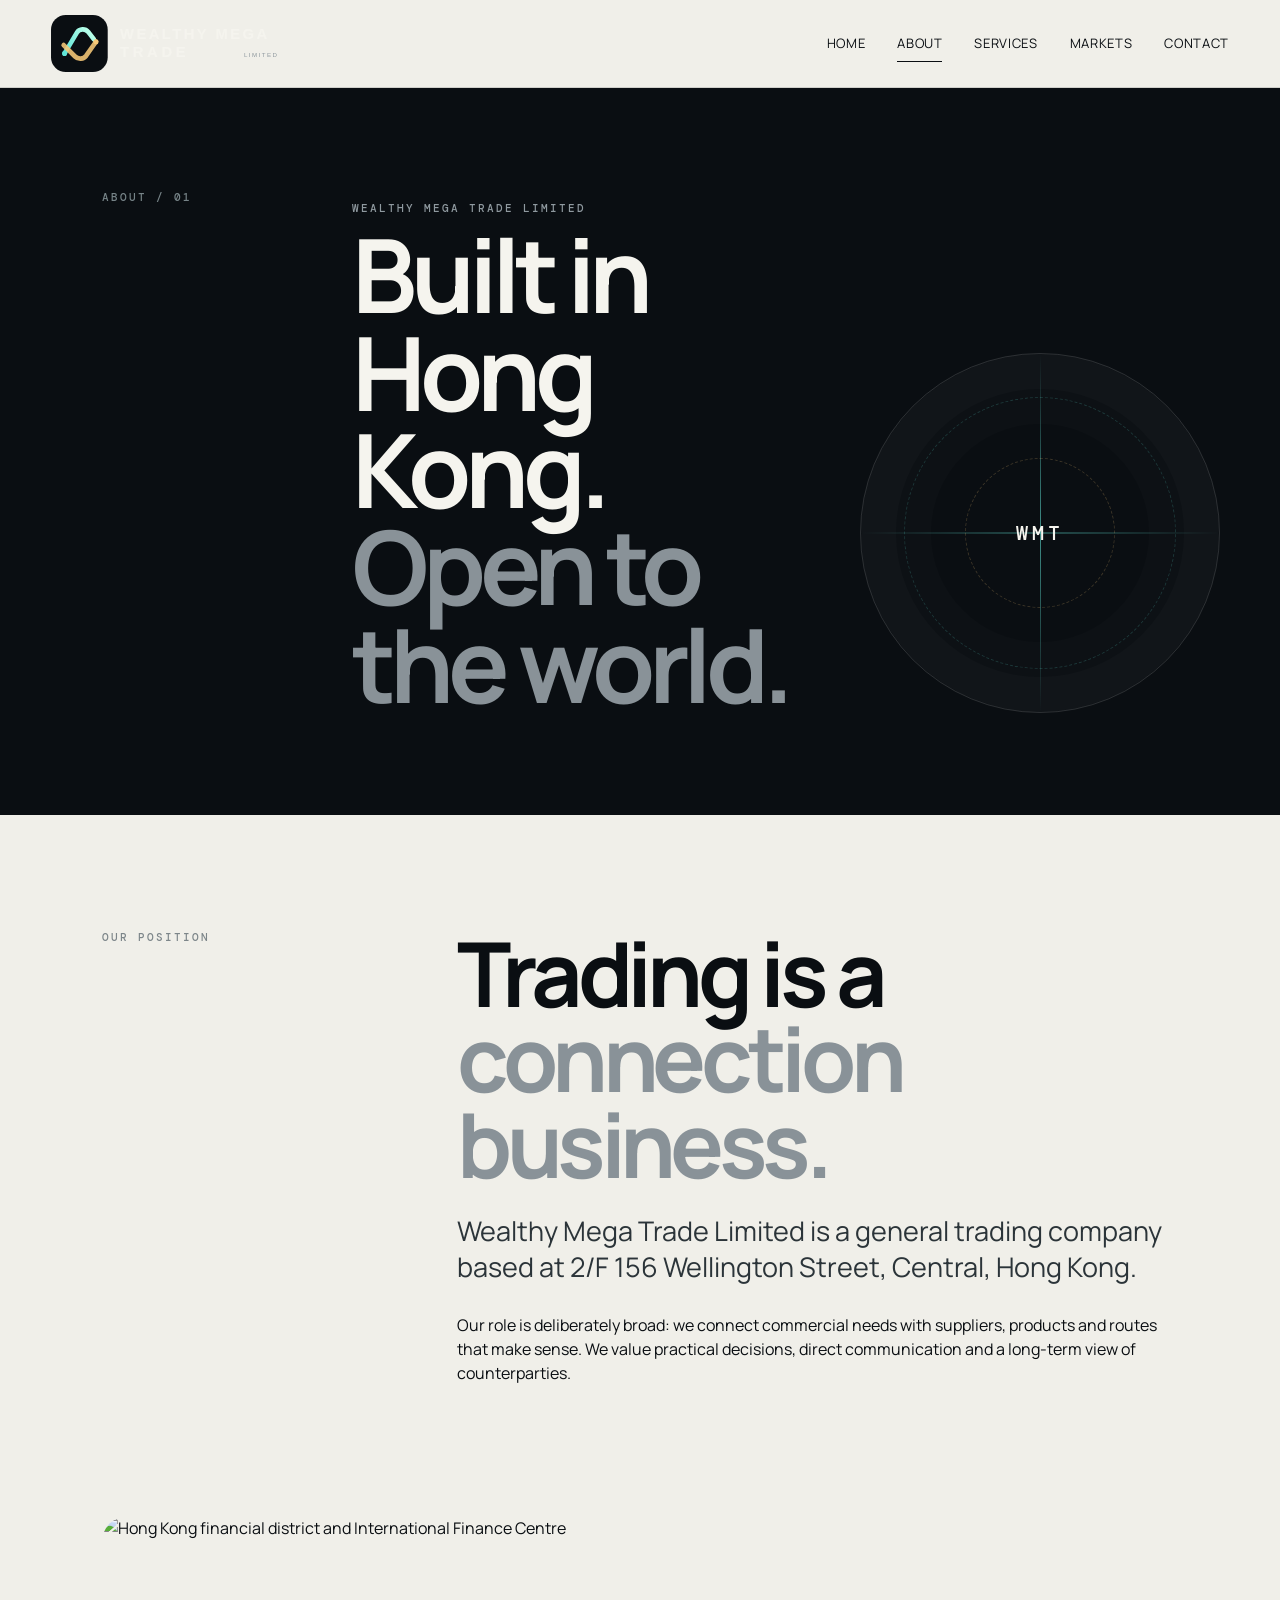
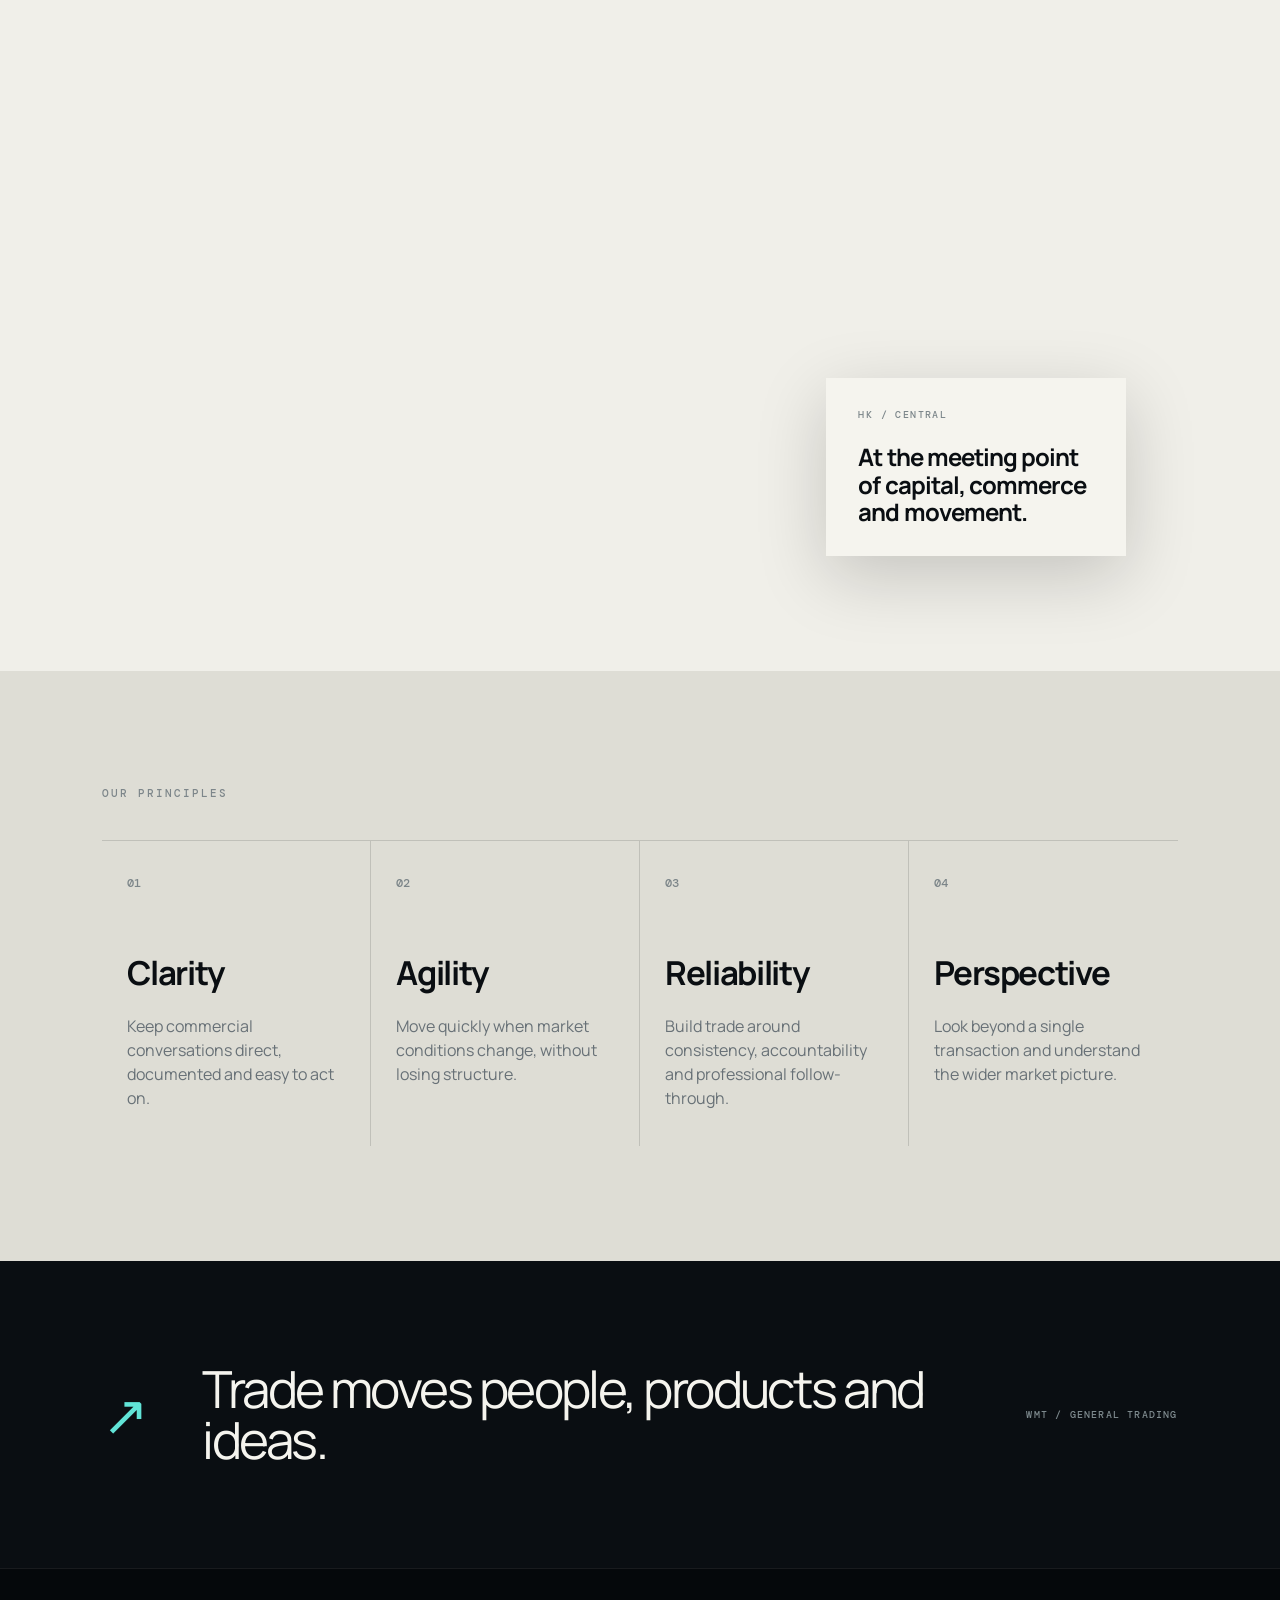
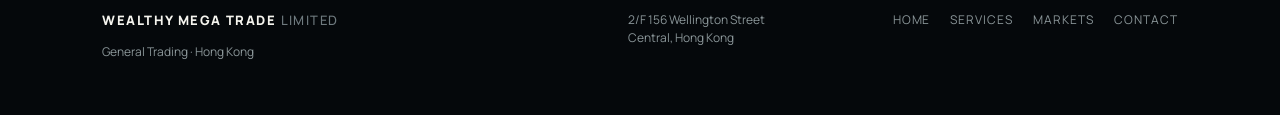
==== about.html @ 2d2e7773 "Add files via upload" ====
<!doctype html>
<html lang="en">
<head><meta charset="utf-8"><meta name="viewport" content="width=device-width, initial-scale=1"><meta name="description" content="About Wealthy Mega Trade Limited, a Hong Kong based general trading company."><meta name="theme-color" content="#0A0E12"><title>About | Wealthy Mega Trade Limited</title><link rel="icon" href="assets/favicon.svg" type="image/svg+xml"><link rel="stylesheet" href="css/site.css"></head>
<body>
<header class="site-header"><a class="brand" href="index.html" aria-label="Wealthy Mega Trade home"><img src="assets/logo.svg" alt="Wealthy Mega Trade Limited"></a><button class="menu-toggle" aria-label="Open navigation" aria-expanded="false"><span></span><span></span></button><nav class="site-nav"><a href="index.html">Home</a><a class="active" href="about.html">About</a><a href="services.html">Services</a><a href="markets.html">Markets</a><a href="contact.html">Contact</a></nav></header>
<main>
<section class="page-hero"><div class="section-tag">ABOUT / 01</div><div><p class="eyebrow">WEALTHY MEGA TRADE LIMITED</p><h1 class="display-title reveal">Built in Hong Kong.<br><span>Open to the world.</span></h1></div><div class="page-hero-art"><div class="radar"><i></i><i></i><i></i><i></i><b>WMT</b></div></div></section>
<section class="section story-grid"><div class="section-tag">OUR POSITION</div><div class="story-copy"><h2 class="display-title reveal">Trading is a<br><span>connection business.</span></h2><p class="lead reveal">Wealthy Mega Trade Limited is a general trading company based at 2/F 156 Wellington Street, Central, Hong Kong.</p><p class="reveal">Our role is deliberately broad: we connect commercial needs with suppliers, products and routes that make sense. We value practical decisions, direct communication and a long-term view of counterparties.</p></div></section>
<section class="section about-image"><img src="https://images.pexels.com/photos/18458329/pexels-photo-18458329.jpeg?auto=compress&cs=tinysrgb&w=1800" alt="Hong Kong financial district and International Finance Centre" loading="lazy"><div class="floating-note"><span>HK / CENTRAL</span><strong>At the meeting point<br>of capital, commerce<br>and movement.</strong></div></section>
<section class="section principles"><div class="section-tag">OUR PRINCIPLES</div><div class="principles-grid"><article class="principle reveal"><span>01</span><h3>Clarity</h3><p>Keep commercial conversations direct, documented and easy to act on.</p></article><article class="principle reveal"><span>02</span><h3>Agility</h3><p>Move quickly when market conditions change, without losing structure.</p></article><article class="principle reveal"><span>03</span><h3>Reliability</h3><p>Build trade around consistency, accountability and professional follow-through.</p></article><article class="principle reveal"><span>04</span><h3>Perspective</h3><p>Look beyond a single transaction and understand the wider market picture.</p></article></div></section>
<section class="quote-band"><div class="quote-mark">↗</div><p>Trade moves people, products and ideas.</p><span>WMT / GENERAL TRADING</span></section>
</main>
<footer class="site-footer"><div><div class="footer-brand">WEALTHY MEGA TRADE <span>LIMITED</span></div><p>General Trading · Hong Kong</p></div><div class="footer-address">2/F 156 Wellington Street<br>Central, Hong Kong</div><div class="footer-meta"><a href="index.html">Home</a><a href="services.html">Services</a><a href="markets.html">Markets</a><a href="contact.html">Contact</a></div></footer><script src="js/site.js"></script>
</body></html>
---- css/site.css ----
@import url('https://fonts.googleapis.com/css2?family=DM+Mono:wght@400;500&family=Manrope:wght@400;500;600;700;800&display=swap');
:root{--bg:#f0efe9;--ink:#0a0e12;--muted:#667077;--line:rgba(10,14,18,.14);--dark:#0a0e12;--light:#f5f4ee;--aqua:#61e4d7;--gold:#f7c978;--radius:26px;--ease:cubic-bezier(.22,1,.36,1)}
*{box-sizing:border-box}html{scroll-behavior:smooth}body{margin:0;background:var(--bg);color:var(--ink);font-family:'Manrope',Arial,sans-serif;line-height:1.5;overflow-x:hidden}a{color:inherit;text-decoration:none}img{max-width:100%;display:block}button,input,textarea{font:inherit}.site-header{height:88px;display:flex;align-items:center;justify-content:space-between;padding:0 4vw;border-bottom:1px solid var(--line);position:relative;z-index:30;background:rgba(240,239,233,.9);backdrop-filter:blur(18px)}.brand img{width:265px}.site-nav{display:flex;gap:32px;font-size:13px;letter-spacing:.05em;text-transform:uppercase}.site-nav a{position:relative;padding:14px 0}.site-nav a:after{content:"";position:absolute;left:0;bottom:5px;width:0;height:1px;background:var(--ink);transition:width .45s var(--ease)}.site-nav a:hover:after,.site-nav a.active:after{width:100%}.menu-toggle{display:none;border:0;background:none;width:44px;height:44px}.menu-toggle span{display:block;width:22px;height:1px;background:var(--ink);margin:6px auto}.hero{position:relative;overflow:hidden}.hero-home{min-height:calc(100vh - 88px);background:var(--dark);color:var(--light);padding:10vh 8vw 28px;display:flex;align-items:center}.hero-grid{position:absolute;inset:0;background-image:linear-gradient(rgba(255,255,255,.035) 1px,transparent 1px),linear-gradient(90deg,rgba(255,255,255,.035) 1px,transparent 1px);background-size:80px 80px;mask-image:linear-gradient(to bottom,transparent,black 20%,black 80%,transparent)}.hero-glow{position:absolute;width:48vw;height:48vw;border-radius:50%;right:-12vw;top:6vh;background:radial-gradient(circle,rgba(97,228,215,.22),rgba(97,228,215,0) 65%);filter:blur(8px);animation:drift 9s ease-in-out infinite alternate}.hero-copy{position:relative;z-index:2;max-width:850px}.eyebrow,.section-tag{font:500 11px 'DM Mono',monospace;letter-spacing:.18em;text-transform:uppercase}.eyebrow{color:#8f999f}.hero-copy .eyebrow{color:#93a2a6}.hero h1{font-size:clamp(66px,9.5vw,154px);line-height:.87;letter-spacing:-.075em;margin:26px 0 32px;font-weight:700}.hero h1 em{font-style:normal;color:var(--gold)}.hero-lede{font-size:18px;line-height:1.65;color:#bdc5c7;max-width:610px}.hero-actions{display:flex;align-items:center;gap:28px;margin-top:38px}.button{display:inline-flex;align-items:center;gap:24px;padding:16px 20px;border:1px solid currentColor;font-size:12px;letter-spacing:.08em;text-transform:uppercase;font-weight:700;transition:transform .45s var(--ease),background .45s var(--ease),color .45s var(--ease)}.button span{font-size:18px;line-height:0;transition:transform .45s var(--ease)}.button:hover{transform:translateY(-3px)}.button:hover span{transform:translate(3px,-3px)}.button-light{background:var(--light);color:var(--dark);border-color:var(--light)}.button-dark{background:var(--dark);color:var(--light);border-color:var(--dark)}.text-link,.arrow-link{font-size:12px;letter-spacing:.08em;text-transform:uppercase;font-weight:700}.text-link span,.arrow-link span{display:inline-block;margin-left:10px;transition:transform .35s var(--ease)}.text-link:hover span,.arrow-link:hover span{transform:translate(5px,-3px)}.hero-orbit{position:absolute;right:4vw;top:50%;transform:translateY(-50%);width:min(48vw,580px);aspect-ratio:1}.orbit{position:absolute;inset:8%;border:1px solid rgba(255,255,255,.14);border-radius:50%}.orbit-a{animation:spin 22s linear infinite}.orbit-b{inset:24%;border-color:rgba(247,201,120,.28);animation:spinReverse 17s linear infinite}.orbit-core{position:absolute;left:50%;top:50%;transform:translate(-50%,-50%);width:125px;aspect-ratio:1;border-radius:50%;display:grid;place-items:center;background:radial-gradient(circle at 40% 35%,#26353a,#0a0e12 70%);box-shadow:0 0 0 1px rgba(255,255,255,.12),0 0 50px rgba(97,228,215,.08);font:500 19px 'DM Mono',monospace;letter-spacing:.18em}.orbit-node{position:absolute;width:12px;height:12px;border-radius:50%}.node-a{left:8%;top:48%;background:var(--aqua);box-shadow:0 0 30px var(--aqua);animation:pulse 3.2s ease-in-out infinite}.node-b{right:17%;top:16%;background:var(--gold);box-shadow:0 0 30px var(--gold);animation:pulse 2.7s ease-in-out infinite .6s}.node-c{right:8%;bottom:23%;background:var(--aqua);box-shadow:0 0 30px var(--aqua);animation:pulse 3.6s ease-in-out infinite 1.2s}.hero-bottom{position:absolute;bottom:22px;left:8vw;right:8vw;display:flex;justify-content:space-between;border-top:1px solid rgba(255,255,255,.13);padding-top:12px;font:500 10px 'DM Mono',monospace;letter-spacing:.12em;color:#7c878b;text-transform:uppercase}.ticker{overflow:hidden;background:var(--gold);color:var(--dark);white-space:nowrap;border-bottom:1px solid var(--dark)}.ticker-track{display:inline-flex;gap:32px;padding:11px 0;animation:marquee 24s linear infinite;font:500 10px 'DM Mono',monospace;letter-spacing:.15em}.ticker-track b{font-size:11px}.section{padding:9vw 8vw}.section-tag{color:#7d868a;margin-bottom:40px}.intro-grid,.capabilities-head{display:grid;grid-template-columns:1.4fr .8fr;gap:8vw;align-items:end}.display-title{font-size:clamp(48px,7vw,108px);line-height:.95;letter-spacing:-.06em;margin:0;font-weight:700}.display-title span{color:#899298}.intro-text{max-width:450px}.intro-text p,.panel-copy p,.market-intro-copy p,.service-copy p,.office-card p,.form-copy p{font-size:18px;line-height:1.65;color:#576167}.image-split{display:grid;grid-template-columns:1.4fr .6fr;min-height:720px;padding-top:0}.image-panel{position:relative;min-height:620px;overflow:hidden;border-radius:var(--radius)}.image-panel img,.about-image>img,.service-image-main img,.market-card-image img,.market-image-row img{width:100%;height:100%;object-fit:cover;transition:transform 1.3s var(--ease)}.image-panel:hover img,.about-image:hover>img,.service-image-main:hover img,.market-card:hover img,.market-image-row:hover img{transform:scale(1.04)}.image-caption{position:absolute;left:24px;bottom:20px;color:white;font:500 10px 'DM Mono',monospace;letter-spacing:.12em;text-shadow:0 1px 14px #000}.panel-copy{padding:6vw 0 0 5vw;display:flex;flex-direction:column;justify-content:center}.panel-copy h3{font-size:clamp(45px,6vw,84px);line-height:.95;letter-spacing:-.06em;margin:10px 0 28px}.panel-copy h3 span{color:#899298}.panel-copy .button{align-self:flex-start;margin-top:34px}.capabilities-section{background:#e3e1d9}.capabilities-head{margin-bottom:46px}.capabilities-head p{max-width:420px;color:#606a70}.cap-grid{display:grid;grid-template-columns:repeat(3,1fr);border-top:1px solid var(--line)}.cap-card{position:relative;padding:34px 28px 40px;border-right:1px solid var(--line);min-height:310px;transition:background .5s var(--ease),color .5s var(--ease),transform .5s var(--ease)}.cap-card:last-child{border-right:0}.cap-card:hover{background:var(--dark);color:var(--light);transform:translateY(-8px)}.cap-card:hover p{color:#9da6aa}.cap-no,.market-card-number{font:500 12px 'DM Mono',monospace;letter-spacing:.12em}.cap-card h3{font-size:34px;letter-spacing:-.04em;margin:55px 0 12px}.cap-card p{max-width:290px;color:#626b70}.card-arrow{position:absolute;right:28px;bottom:36px;font-size:20px}.quote-band{padding:8vw;display:grid;grid-template-columns:100px 1fr auto;align-items:center;background:var(--dark);color:var(--light)}.quote-mark{font-size:56px;color:var(--aqua)}.quote-band p{font-size:clamp(28px,4vw,62px);letter-spacing:-.05em;line-height:1;margin:0}.quote-band span{font:500 10px 'DM Mono',monospace;letter-spacing:.12em;color:#7e8a8e}.contact-strip{background:var(--dark);color:var(--light);display:flex;justify-content:space-between;align-items:end}.contact-strip h2{font-size:clamp(48px,6.5vw,90px);line-height:.92;letter-spacing:-.06em;margin:18px 0 0}.contact-strip h2 span{color:var(--gold)}.site-footer{display:grid;grid-template-columns:1.2fr 1fr .8fr;gap:30px;padding:42px 8vw;background:#05080b;color:#8b9699;border-top:1px solid rgba(255,255,255,.08);font-size:12px}.footer-brand{color:var(--light);font-weight:800;letter-spacing:.11em;font-size:13px}.footer-brand span{color:#6f7a7f;font-weight:500}.footer-address{justify-self:center}.footer-meta{justify-self:end;display:flex;gap:20px;text-transform:uppercase;letter-spacing:.08em}.footer-meta a:hover{color:white}.page-hero{position:relative;min-height:610px;background:var(--dark);color:var(--light);padding:8vw;display:grid;grid-template-columns:.4fr 1fr .55fr;gap:50px;align-items:end;overflow:hidden}.page-hero .section-tag{color:#778488;align-self:start}.page-hero .display-title{font-size:clamp(64px,8vw,125px)}.page-hero-art,.map-lines{min-height:360px;position:relative}.radar{position:absolute;width:360px;aspect-ratio:1;border-radius:50%;left:50%;top:50%;transform:translate(-50%,-50%);border:1px solid rgba(255,255,255,.14);box-shadow:inset 0 0 0 35px rgba(255,255,255,.015),inset 0 0 0 70px rgba(255,255,255,.01)}.radar:before,.radar:after{content:"";position:absolute;inset:12%;border:1px dashed rgba(97,228,215,.18);border-radius:50%}.radar:after{inset:29%;border-color:rgba(247,201,120,.2)}.radar i{position:absolute;left:50%;top:50%;width:1px;height:50%;background:linear-gradient(to bottom,rgba(97,228,215,.6),transparent);transform-origin:top;animation:radarSpin 6s linear infinite}.radar i:nth-child(2){transform:rotate(90deg)}.radar i:nth-child(3){transform:rotate(180deg)}.radar i:nth-child(4){transform:rotate(270deg)}.radar b{position:absolute;left:50%;top:50%;transform:translate(-50%,-50%);font:500 20px 'DM Mono',monospace;letter-spacing:.2em}.story-grid,.market-intro{display:grid;grid-template-columns:.35fr 1fr;gap:8vw}.story-copy{max-width:900px}.lead{font-size:27px !important;line-height:1.35 !important;color:#2b3439 !important}.about-image{padding-top:0;position:relative}.about-image>img{height:640px;border-radius:var(--radius)}.floating-note{position:absolute;right:12vw;bottom:9vw;background:var(--light);padding:30px 32px;box-shadow:0 20px 70px rgba(0,0,0,.18);min-width:300px}.floating-note span,.service-image-note span,.market-card span,.form-copy .eyebrow,.office-card span{display:block;font:500 10px 'DM Mono',monospace;letter-spacing:.14em;color:#7c868a}.floating-note strong{display:block;font-size:24px;line-height:1.15;margin-top:22px;letter-spacing:-.04em}.principles{background:#deddd5}.principles-grid{display:grid;grid-template-columns:repeat(4,1fr);border-top:1px solid var(--line)}.principle{padding:28px 25px 20px;border-right:1px solid var(--line);min-height:260px}.principle:last-child{border-right:0}.principle>span{font:500 12px 'DM Mono',monospace;color:#7c8589}.principle h3{font-size:33px;letter-spacing:-.04em;margin:55px 0 8px}.principle p{color:#687177}.service-number{font:500 90px/.8 'DM Mono',monospace;color:rgba(255,255,255,.07);text-align:right}.service-number small{font:500 10px/1.4 'DM Mono',monospace;letter-spacing:.15em;color:#667277}.services-list{background:#efeee8}.service-row{display:grid;grid-template-columns:.2fr .85fr .95fr;gap:4vw;padding:7vw 8vw;border-bottom:1px solid var(--line);align-items:start;position:relative}.service-row:before{content:"";position:absolute;left:0;top:0;height:100%;width:0;background:var(--dark);transition:width .7s var(--ease);z-index:0}.service-row:hover:before{width:100%}.service-row>*{position:relative;z-index:1}.service-row:hover{color:var(--light)}.service-row:hover .service-copy p,.service-row:hover .service-copy li,.service-row:hover .service-title span{color:#9da6aa}.service-index{font:500 12px 'DM Mono',monospace;letter-spacing:.1em}.service-title h2{font-size:clamp(42px,5vw,74px);letter-spacing:-.06em;line-height:1;margin:0}.service-title span{display:block;margin-top:16px;color:#7c858a}.service-copy p{max-width:500px;margin-top:0}.service-copy ul{list-style:none;margin:28px 0 0;padding:0;display:grid;gap:9px;font:500 12px 'DM Mono',monospace;text-transform:uppercase;letter-spacing:.07em}.service-copy li:before{content:"↳";margin-right:9px;color:var(--gold)}.service-image{display:grid;grid-template-columns:1fr .42fr;gap:0;padding-top:0;padding-bottom:0;background:#171d20;color:var(--light)}.service-image-main{min-height:600px;overflow:hidden}.service-image-note{padding:8vw 5vw;display:flex;flex-direction:column;justify-content:center}.service-image-note span{color:#7d8c90}.service-image-note h3{font-size:clamp(45px,5vw,72px);line-height:.93;letter-spacing:-.06em;margin:25px 0 0}.service-image-note em{font-style:normal;color:var(--aqua)}.markets-hero .map-lines{overflow:hidden}.map-lines:before,.map-lines:after{content:"";position:absolute;width:800px;height:800px;border:1px solid rgba(97,228,215,.14);border-radius:50%;left:50%;top:50%;transform:translate(-50%,-50%)}.map-lines:after{width:500px;height:500px;border-color:rgba(247,201,120,.16)}.map-lines span{position:absolute;height:1px;background:linear-gradient(90deg,transparent,rgba(97,228,215,.6),transparent);width:130%;left:-15%;top:50%;transform-origin:center;animation:routeSpin 13s linear infinite}.map-lines span:nth-child(2){transform:rotate(28deg);animation-duration:17s}.map-lines span:nth-child(3){transform:rotate(-34deg);animation-duration:21s}.map-lines span:nth-child(4){transform:rotate(67deg);animation-duration:27s}.map-lines b{position:absolute;left:50%;top:50%;transform:translate(-50%,-50%);font:500 28px 'DM Mono',monospace;letter-spacing:.2em;color:var(--gold)}.market-intro-copy{max-width:900px}.market-cards{padding:0 8vw 9vw;display:grid;grid-template-columns:repeat(3,1fr);gap:18px;background:var(--bg)}.market-card{background:#e3e1d9;min-height:380px;padding:32px;position:relative;overflow:hidden;transition:transform .6s var(--ease)}.market-card:hover{transform:translateY(-8px)}.market-card-wide{grid-column:span 3;display:grid;grid-template-columns:1.15fr .85fr;padding:0;min-height:560px}.market-card-image{overflow:hidden}.market-card-content{padding:7vw 5vw;display:flex;flex-direction:column;justify-content:center}.market-card-content span{color:#7c8589}.market-card-content h2{font-size:clamp(44px,5vw,76px);line-height:.92;letter-spacing:-.06em;margin:20px 0}.market-card-content p{max-width:430px;color:#667075}.market-card h3{font-size:43px;line-height:.92;letter-spacing:-.06em;margin:45px 0 0}.market-card p{color:#667075;max-width:300px}.market-card .market-card-number{color:#7a8589}.dark-card{background:var(--dark);color:var(--light)}.dark-card p{color:#98a3a6}.market-image-row{display:grid;grid-template-columns:.7fr 1.3fr;gap:0;padding-top:0;padding-bottom:0}.market-image-row>img{height:520px;border-radius:var(--radius)}.market-quote{background:var(--gold);padding:7vw;display:flex;flex-direction:column;justify-content:center}.market-quote p{font-size:clamp(42px,5vw,72px);line-height:.92;letter-spacing:-.06em;margin:0}.market-quote em{font-style:normal;color:#6a5532}.contact-hero{min-height:640px;background:var(--dark);color:var(--light);padding:8vw;display:grid;grid-template-columns:.35fr 1fr .55fr;gap:50px;align-items:end;position:relative;overflow:hidden}.contact-hero:before{content:"";position:absolute;width:900px;height:900px;right:-370px;top:-300px;border-radius:50%;background:radial-gradient(circle,rgba(97,228,215,.19),transparent 63%);filter:blur(15px);animation:drift 10s ease-in-out infinite alternate}.contact-hero-copy{position:relative;z-index:2;max-width:850px}.contact-hero-copy .lead{color:#b4bec1 !important;max-width:700px;margin-top:40px}.contact-orbit{position:relative;min-height:340px;z-index:2}.contact-pulse{position:absolute;width:200px;aspect-ratio:1;border-radius:50%;border:1px solid rgba(97,228,215,.22);left:50%;top:50%;transform:translate(-50%,-50%);box-shadow:0 0 0 38px rgba(97,228,215,.035),0 0 0 76px rgba(97,228,215,.02);animation:pulseRing 3.5s ease-in-out infinite}.contact-orbit:after{content:"";position:absolute;left:50%;top:50%;width:12px;height:12px;border-radius:50%;background:var(--gold);transform:translate(-50%,-50%);box-shadow:0 0 35px var(--gold)}.contact-orbit span{position:absolute;left:50%;top:50%;transform:translate(-50%,-50%);font:500 20px 'DM Mono',monospace;letter-spacing:.2em}.contact-grid{display:grid;grid-template-columns:.35fr 1fr;gap:8vw}.office-card{background:#e1dfd6;padding:55px;max-width:820px}.office-card h2{font-size:clamp(42px,5vw,76px);letter-spacing:-.06em;line-height:.95;margin:22px 0 12px}.office-card .button{margin-top:30px}.contact-form-section{background:#171d20;color:var(--light);padding:9vw 8vw;display:grid;grid-template-columns:.35fr 1fr;gap:8vw}.contact-form-section .section-tag{color:#6f7d82}.form-shell{display:grid;grid-template-columns:.7fr 1fr;gap:6vw}.form-copy h2{font-size:clamp(44px,5vw,72px);line-height:.92;letter-spacing:-.06em;margin:20px 0 24px}.form-copy h2 span{color:var(--aqua)}.form-copy p{color:#96a1a5}.contact-form-section form{display:grid;gap:20px}.contact-form-section label{display:grid;gap:8px;font:500 10px 'DM Mono',monospace;text-transform:uppercase;letter-spacing:.12em;color:#8c989c}.contact-form-section input,.contact-form-section textarea{width:100%;border:0;border-bottom:1px solid rgba(255,255,255,.2);background:transparent;color:var(--light);padding:10px 0 12px;outline:none;resize:vertical}.contact-form-section input:focus,.contact-form-section textarea:focus{border-color:var(--aqua)}.contact-form-section .button{justify-self:start;margin-top:10px}.form-note{min-height:20px;color:var(--aqua);font-size:12px}.reveal{opacity:0;transform:translateY(28px);transition:opacity .9s var(--ease),transform .9s var(--ease)}.reveal.in{opacity:1;transform:none}@keyframes drift{to{transform:translate3d(-20px,25px,0) scale(1.06)}}@keyframes spin{to{transform:rotate(360deg)}}@keyframes spinReverse{to{transform:rotate(-360deg)}}@keyframes pulse{50%{transform:scale(1.45);opacity:.55}}@keyframes marquee{to{transform:translateX(-50%)}}@keyframes radarSpin{to{transform:rotate(360deg)}}@keyframes routeSpin{to{transform:rotate(360deg)}}@keyframes pulseRing{50%{transform:translate(-50%,-50%) scale(1.12);opacity:.65}}
@media (max-width:980px){.site-nav{gap:20px}.hero-home{padding-left:6vw;padding-right:6vw}.hero-orbit{right:-8vw;opacity:.65;width:58vw}.intro-grid,.capabilities-head,.story-grid,.market-intro,.contact-grid,.contact-form-section,.form-shell{grid-template-columns:1fr}.image-split,.service-image,.market-image-row{grid-template-columns:1fr}.image-panel{min-height:500px}.panel-copy{padding:70px 0}.cap-grid,.principles-grid,.market-cards{grid-template-columns:1fr}.market-card-wide{grid-column:span 1;grid-template-columns:1fr}.market-card-wide .market-card-image{min-height:390px}.market-card{min-height:320px}.market-image-row>img{height:420px}.page-hero,.contact-hero{grid-template-columns:1fr;align-items:start}.page-hero-art,.map-lines,.contact-orbit{min-height:250px}.service-number{text-align:left}.quote-band{grid-template-columns:50px 1fr;gap:20px}.quote-band span{grid-column:2}.site-footer{grid-template-columns:1fr 1fr}.footer-meta{justify-self:start;flex-wrap:wrap}.footer-address{justify-self:start}}
@media (max-width:720px){.site-header{height:72px;padding:0 5vw}.brand img{width:205px}.menu-toggle{display:block}.site-nav{position:absolute;left:0;right:0;top:71px;padding:18px 5vw 24px;background:rgba(240,239,233,.98);border-bottom:1px solid var(--line);display:none;flex-direction:column;gap:2px}.site-nav.open{display:flex}.hero-home{min-height:760px;padding:95px 5vw 28px;align-items:start}.hero h1{font-size:clamp(55px,16vw,88px)}.hero-orbit{width:80vw;right:-20vw;top:auto;bottom:70px;transform:none;opacity:.48}.hero-bottom{left:5vw;right:5vw;gap:14px;flex-wrap:wrap}.section{padding:17vw 5vw}.display-title{font-size:clamp(46px,12vw,70px)}.intro-grid,.capabilities-head{gap:45px}.image-split{padding-left:5vw;padding-right:5vw}.image-panel{min-height:410px}.cap-card{border-right:0;border-bottom:1px solid var(--line);min-height:270px}.cap-card:last-child{border-bottom:0}.quote-band{padding:15vw 5vw}.contact-strip{align-items:start;gap:35px}.site-footer{grid-template-columns:1fr;padding:36px 5vw}.footer-address,.footer-meta{justify-self:start}.page-hero,.contact-hero{padding:14vw 5vw;min-height:650px}.page-hero .display-title,.contact-hero .display-title{font-size:clamp(55px,14vw,88px)}.service-row{grid-template-columns:1fr;gap:28px;padding:14vw 5vw}.service-title h2{font-size:clamp(45px,13vw,72px)}.service-image-main{min-height:420px}.market-cards{padding:0 5vw 17vw}.market-card-content{padding:70px 32px}.contact-form-section{padding:17vw 5vw}}
@media (prefers-reduced-motion:reduce){*,*:before,*:after{scroll-behavior:auto!important;animation:none!important;transition:none!important}.reveal{opacity:1;transform:none}}
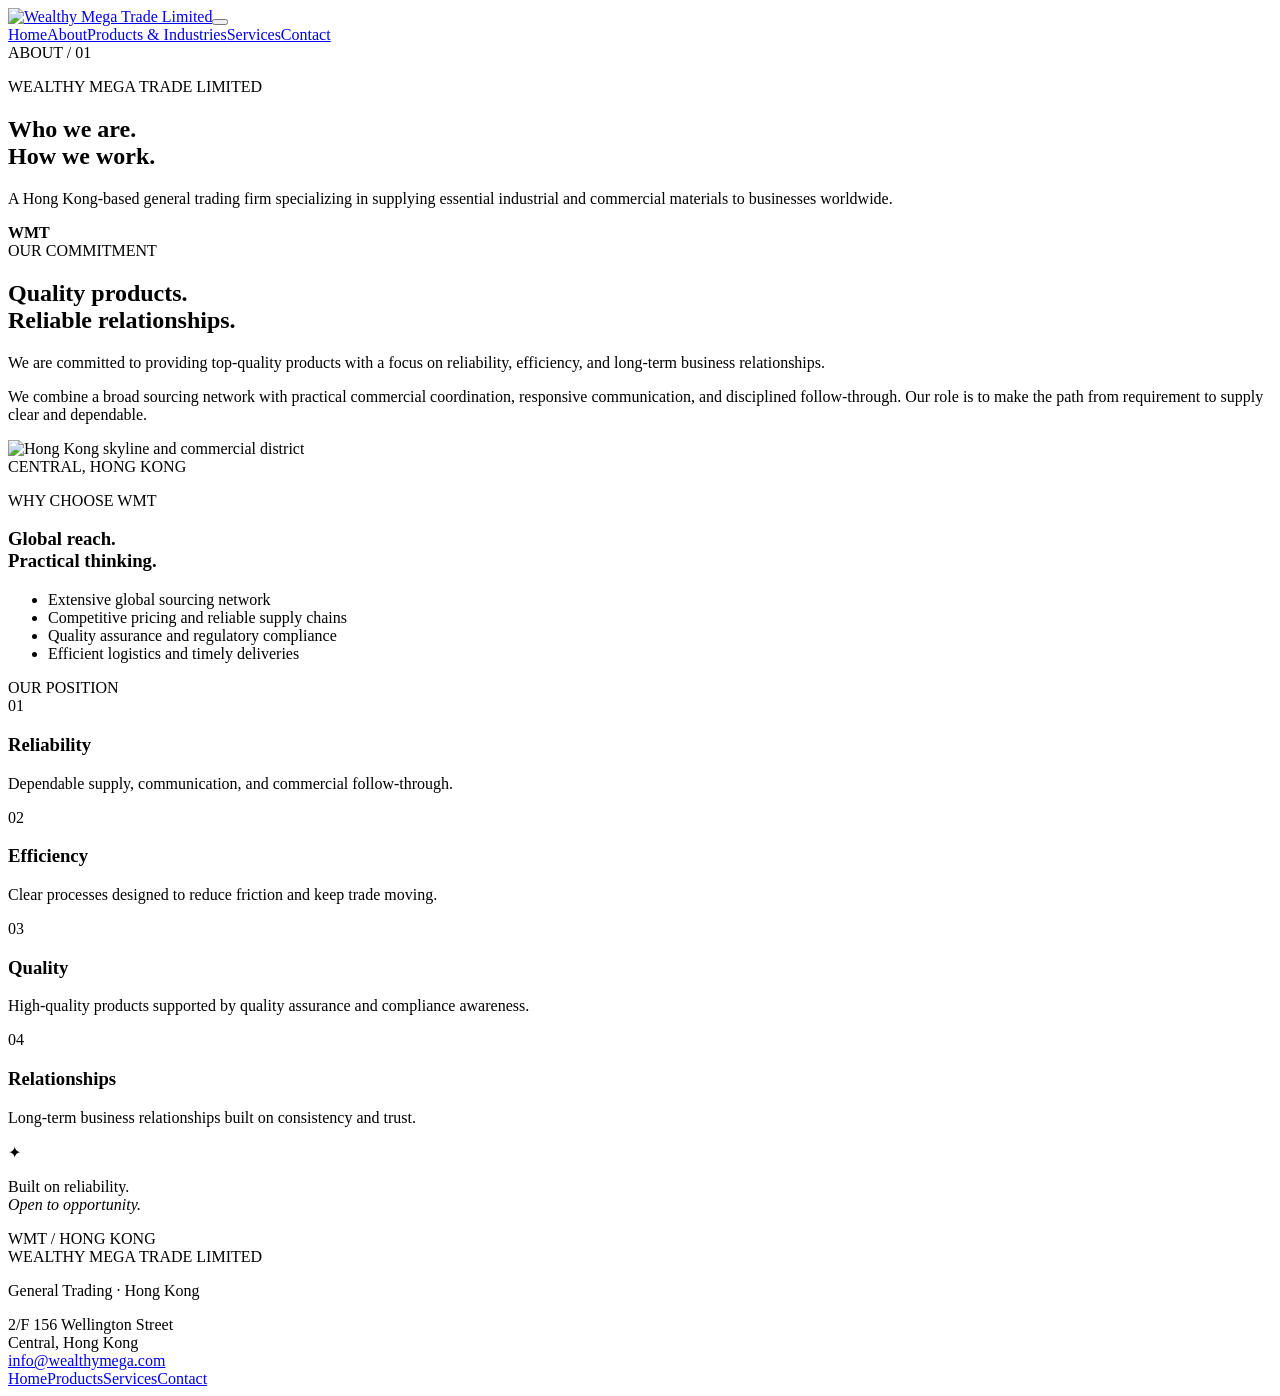
==== commit d2e17c4b: "Add files via upload" ====
--- a/about.html
+++ b/about.html
@@ -1,14 +1,14 @@
 <!doctype html>
 <html lang="en">
-<head><meta charset="utf-8"><meta name="viewport" content="width=device-width, initial-scale=1"><meta name="description" content="About Wealthy Mega Trade Limited, a Hong Kong based general trading company."><meta name="theme-color" content="#0A0E12"><title>About | Wealthy Mega Trade Limited</title><link rel="icon" href="assets/favicon.svg" type="image/svg+xml"><link rel="stylesheet" href="css/site.css"></head>
+<head><meta charset="utf-8"><meta name="viewport" content="width=device-width, initial-scale=1"><meta name="description" content="About Wealthy Mega Trade Limited, a Hong Kong-based general trading firm supplying essential industrial and commercial materials."><meta name="theme-color" content="#071014"><title>About | Wealthy Mega Trade Limited</title><link rel="icon" href="assets/favicon.svg" type="image/svg+xml"><link rel="stylesheet" href="css/site.css"></head>
 <body>
-<header class="site-header"><a class="brand" href="index.html" aria-label="Wealthy Mega Trade home"><img src="assets/logo.svg" alt="Wealthy Mega Trade Limited"></a><button class="menu-toggle" aria-label="Open navigation" aria-expanded="false"><span></span><span></span></button><nav class="site-nav"><a href="index.html">Home</a><a class="active" href="about.html">About</a><a href="services.html">Services</a><a href="markets.html">Markets</a><a href="contact.html">Contact</a></nav></header>
+<header class="site-header"><a class="brand" href="index.html" aria-label="Wealthy Mega Trade Limited home"><img src="assets/logo.svg" alt="Wealthy Mega Trade Limited"></a><button class="menu-toggle" aria-label="Open navigation" aria-expanded="false"><span></span><span></span></button><nav class="site-nav"><a href="index.html">Home</a><a class="active" href="about.html">About</a><a href="products.html">Products &amp; Industries</a><a href="services.html">Services</a><a href="contact.html">Contact</a></nav></header>
 <main>
-<section class="page-hero"><div class="section-tag">ABOUT / 01</div><div><p class="eyebrow">WEALTHY MEGA TRADE LIMITED</p><h1 class="display-title reveal">Built in Hong Kong.<br><span>Open to the world.</span></h1></div><div class="page-hero-art"><div class="radar"><i></i><i></i><i></i><i></i><b>WMT</b></div></div></section>
-<section class="section story-grid"><div class="section-tag">OUR POSITION</div><div class="story-copy"><h2 class="display-title reveal">Trading is a<br><span>connection business.</span></h2><p class="lead reveal">Wealthy Mega Trade Limited is a general trading company based at 2/F 156 Wellington Street, Central, Hong Kong.</p><p class="reveal">Our role is deliberately broad: we connect commercial needs with suppliers, products and routes that make sense. We value practical decisions, direct communication and a long-term view of counterparties.</p></div></section>
-<section class="section about-image"><img src="https://images.pexels.com/photos/18458329/pexels-photo-18458329.jpeg?auto=compress&cs=tinysrgb&w=1800" alt="Hong Kong financial district and International Finance Centre" loading="lazy"><div class="floating-note"><span>HK / CENTRAL</span><strong>At the meeting point<br>of capital, commerce<br>and movement.</strong></div></section>
-<section class="section principles"><div class="section-tag">OUR PRINCIPLES</div><div class="principles-grid"><article class="principle reveal"><span>01</span><h3>Clarity</h3><p>Keep commercial conversations direct, documented and easy to act on.</p></article><article class="principle reveal"><span>02</span><h3>Agility</h3><p>Move quickly when market conditions change, without losing structure.</p></article><article class="principle reveal"><span>03</span><h3>Reliability</h3><p>Build trade around consistency, accountability and professional follow-through.</p></article><article class="principle reveal"><span>04</span><h3>Perspective</h3><p>Look beyond a single transaction and understand the wider market picture.</p></article></div></section>
-<section class="quote-band"><div class="quote-mark">↗</div><p>Trade moves people, products and ideas.</p><span>WMT / GENERAL TRADING</span></section>
+<section class="page-hero"><div class="section-tag">ABOUT / 01</div><div><p class="eyebrow">WEALTHY MEGA TRADE LIMITED</p><h1 class="display-title reveal">Who we are.<br><span>How we work.</span></h1><p class="hero-page-lede reveal">A Hong Kong-based general trading firm specializing in supplying essential industrial and commercial materials to businesses worldwide.</p></div><div class="page-hero-art"><div class="radar"><i></i><i></i><i></i><i></i><b>WMT</b></div></div></section>
+<section class="section story-grid"><div class="section-tag">OUR COMMITMENT</div><div class="story-copy"><h2 class="display-title reveal">Quality products.<br><span>Reliable relationships.</span></h2><p class="lead reveal">We are committed to providing top-quality products with a focus on reliability, efficiency, and long-term business relationships.</p><p class="reveal">We combine a broad sourcing network with practical commercial coordination, responsive communication, and disciplined follow-through. Our role is to make the path from requirement to supply clear and dependable.</p></div></section>
+<section class="section image-split about-image-wrap"><div class="image-panel reveal"><img src="https://images.pexels.com/photos/18458329/pexels-photo-18458329.jpeg?auto=compress&cs=tinysrgb&w=1800" alt="Hong Kong skyline and commercial district" loading="lazy"><div class="image-caption">CENTRAL, HONG KONG</div></div><div class="panel-copy reveal"><p class="eyebrow">WHY CHOOSE WMT</p><h3>Global reach.<br><span>Practical thinking.</span></h3><ul class="feature-list"><li>Extensive global sourcing network</li><li>Competitive pricing and reliable supply chains</li><li>Quality assurance and regulatory compliance</li><li>Efficient logistics and timely deliveries</li></ul></div></section>
+<section class="section principles"><div class="section-tag">OUR POSITION</div><div class="principles-grid"><article class="principle reveal"><span>01</span><h3>Reliability</h3><p>Dependable supply, communication, and commercial follow-through.</p></article><article class="principle reveal"><span>02</span><h3>Efficiency</h3><p>Clear processes designed to reduce friction and keep trade moving.</p></article><article class="principle reveal"><span>03</span><h3>Quality</h3><p>High-quality products supported by quality assurance and compliance awareness.</p></article><article class="principle reveal"><span>04</span><h3>Relationships</h3><p>Long-term business relationships built on consistency and trust.</p></article></div></section>
+<section class="quote-band"><div class="quote-mark">✦</div><p>Built on reliability.<br><em>Open to opportunity.</em></p><span>WMT / HONG KONG</span></section>
 </main>
-<footer class="site-footer"><div><div class="footer-brand">WEALTHY MEGA TRADE <span>LIMITED</span></div><p>General Trading · Hong Kong</p></div><div class="footer-address">2/F 156 Wellington Street<br>Central, Hong Kong</div><div class="footer-meta"><a href="index.html">Home</a><a href="services.html">Services</a><a href="markets.html">Markets</a><a href="contact.html">Contact</a></div></footer><script src="js/site.js"></script>
+<footer class="site-footer"><div><div class="footer-brand">WEALTHY MEGA TRADE <span>LIMITED</span></div><p>General Trading · Hong Kong</p></div><div class="footer-address">2/F 156 Wellington Street<br>Central, Hong Kong<br><a href="mailto:info@wealthymega.com">info@wealthymega.com</a></div><div class="footer-meta"><a href="index.html">Home</a><a href="products.html">Products</a><a href="services.html">Services</a><a href="contact.html">Contact</a></div></footer><script src="js/site.js"></script>
 </body></html>
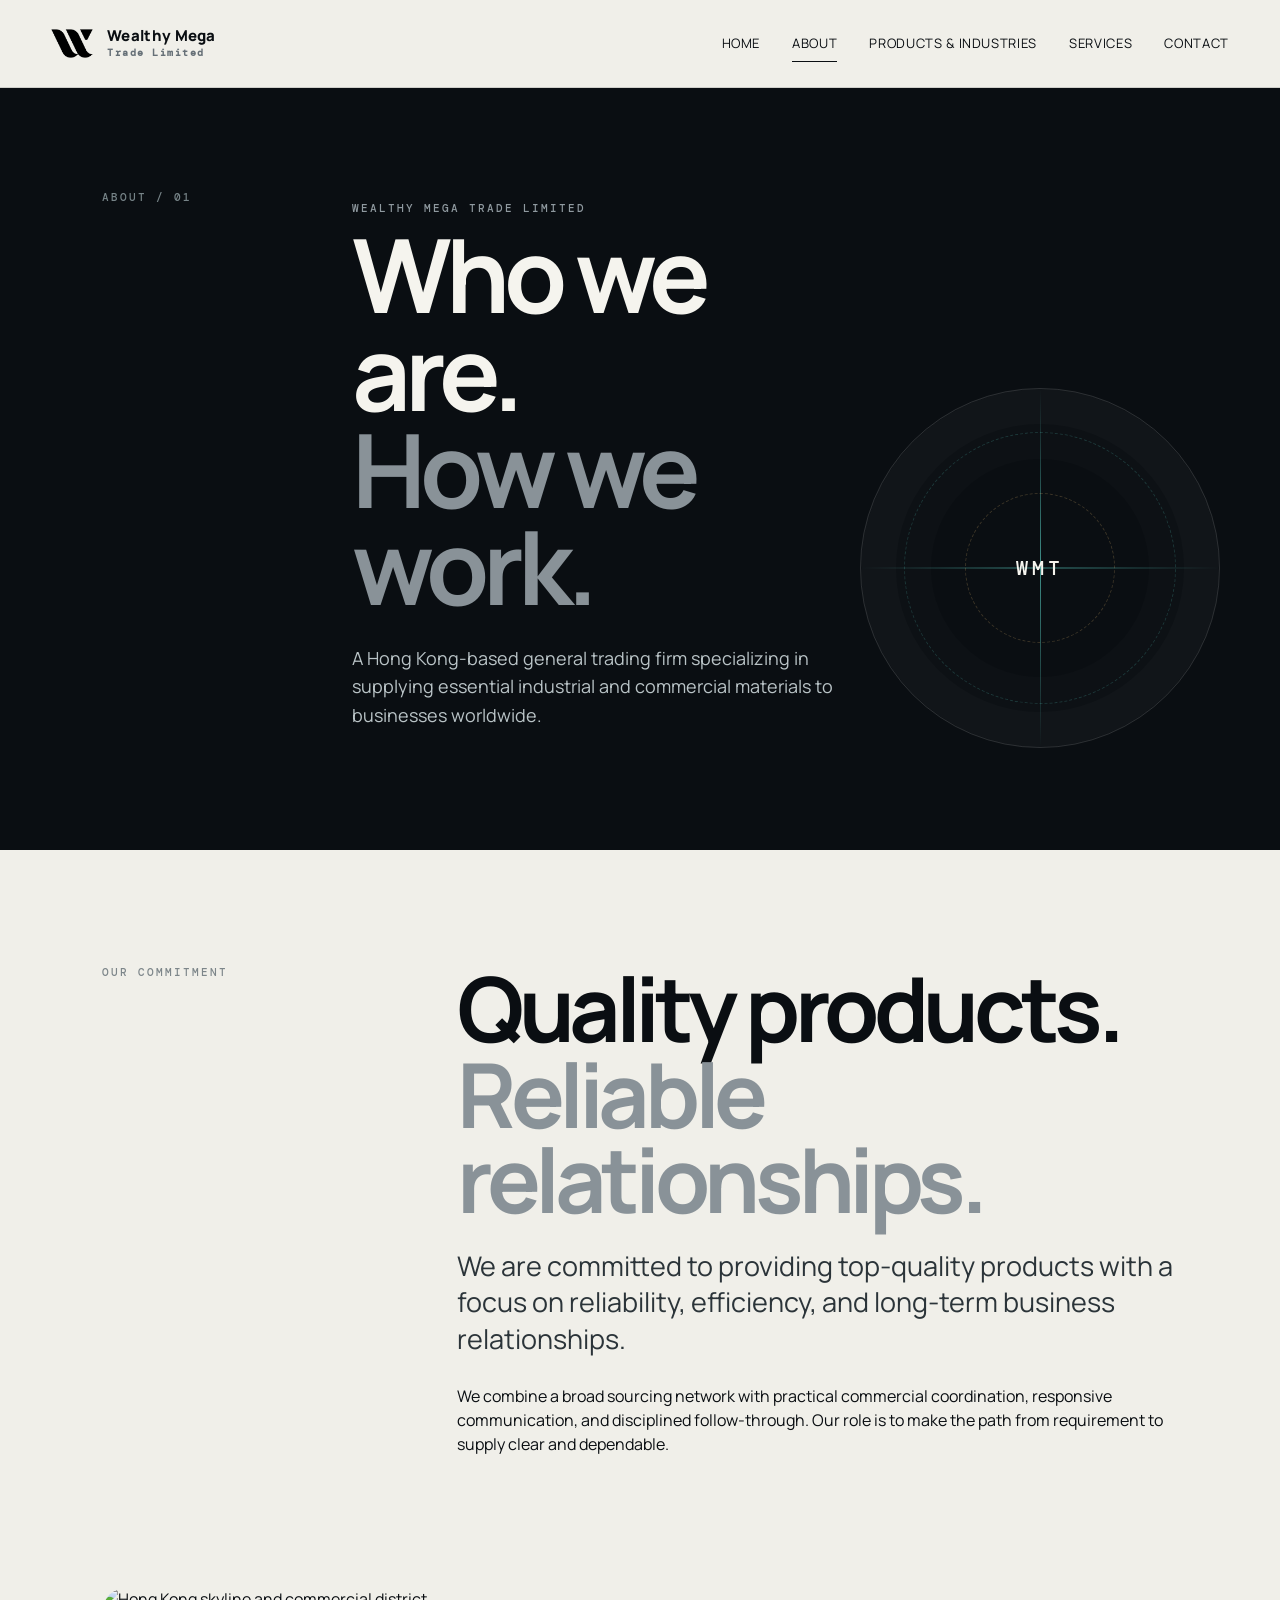
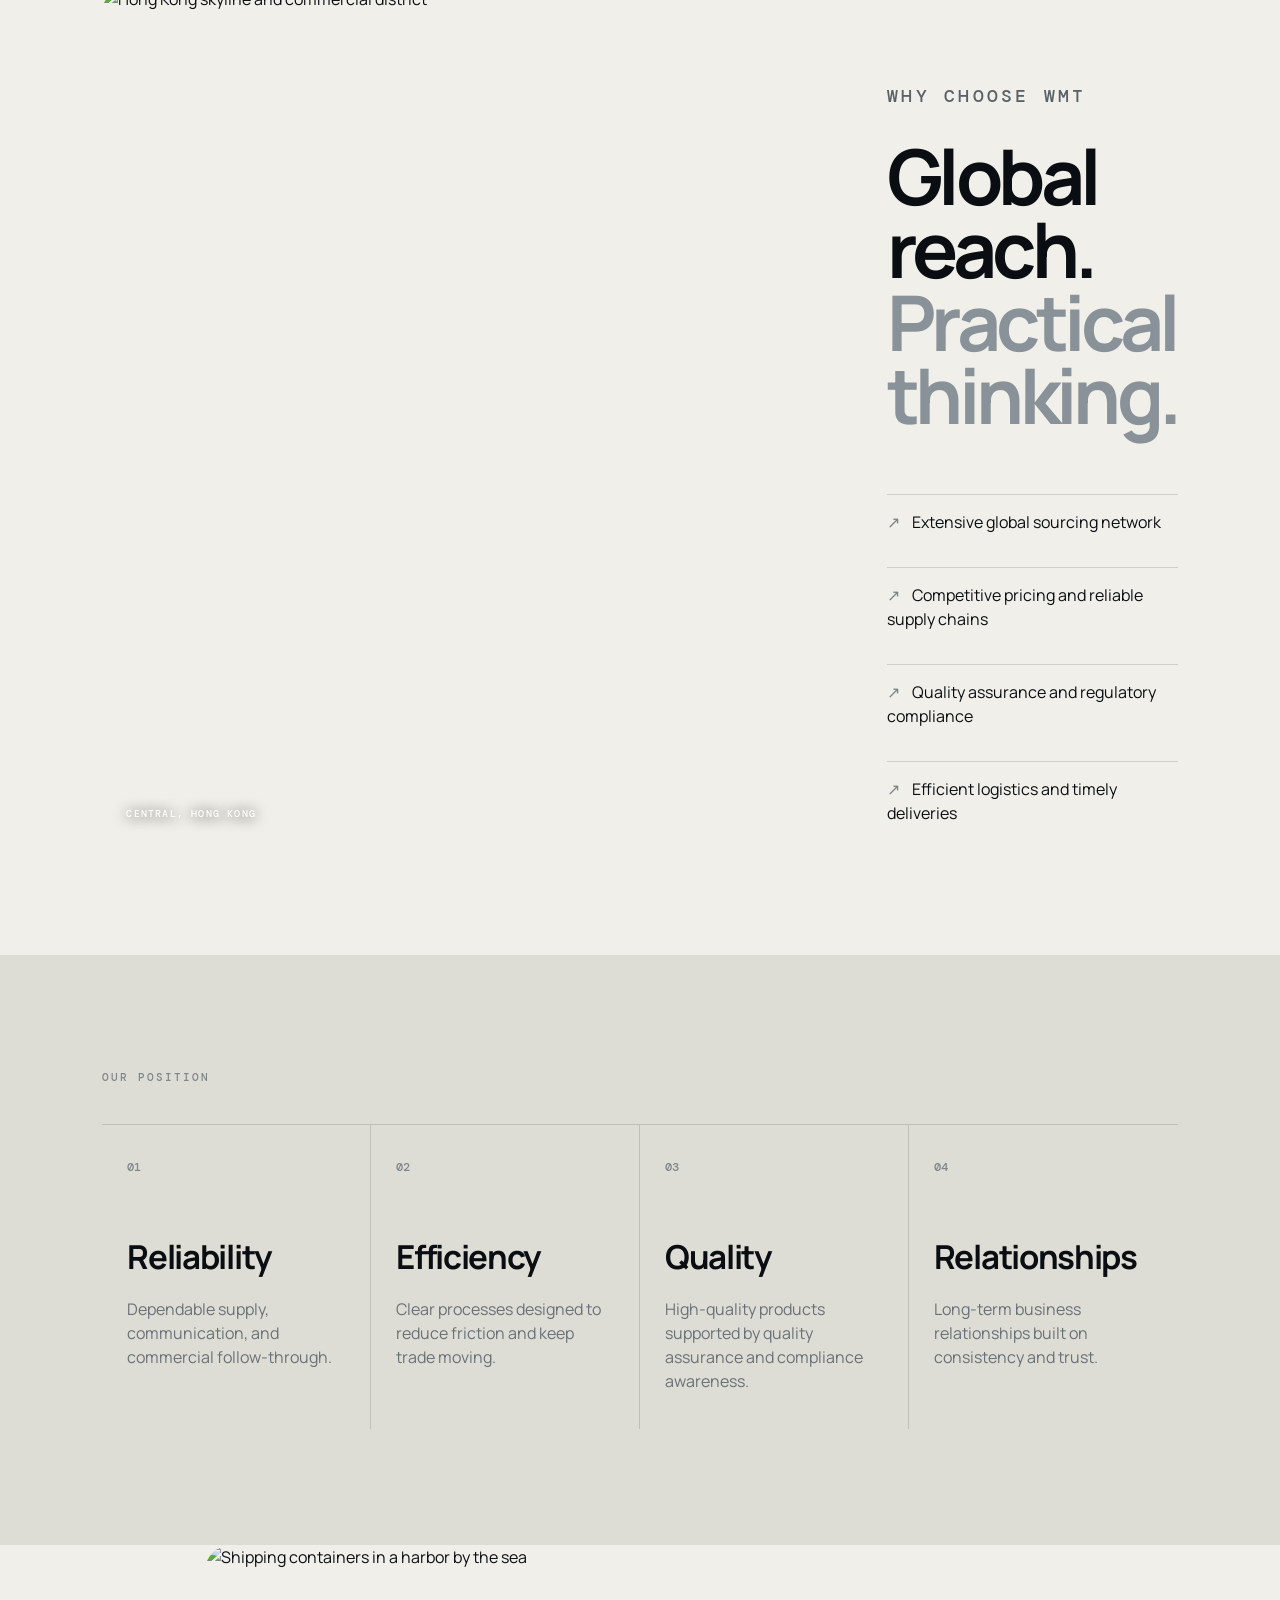
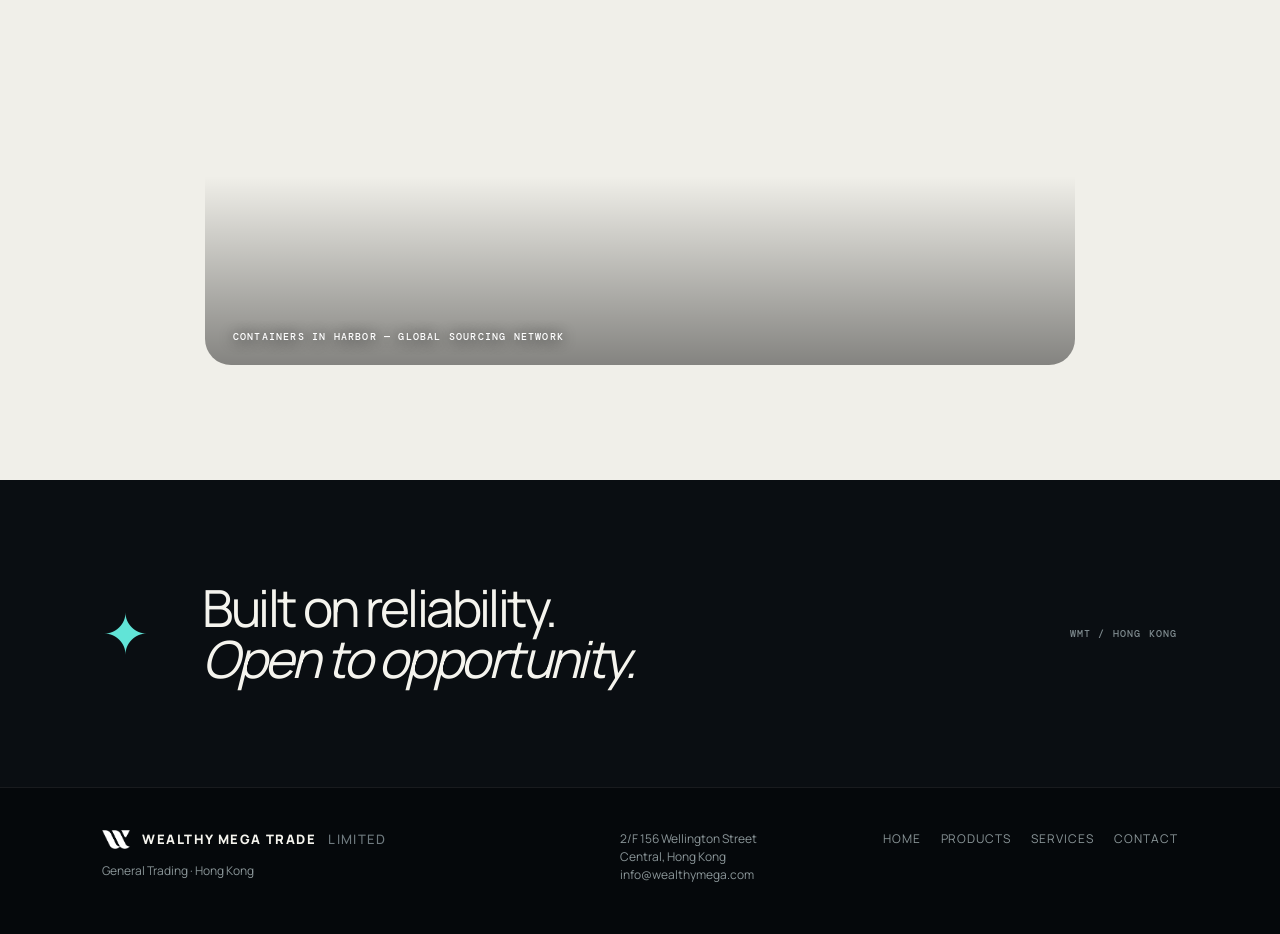
==== commit 4cb24836: "Add files via upload" ====
--- a/about.html
+++ b/about.html
@@ -1,14 +1,15 @@
 <!doctype html>
 <html lang="en">
-<head><meta charset="utf-8"><meta name="viewport" content="width=device-width, initial-scale=1"><meta name="description" content="About Wealthy Mega Trade Limited, a Hong Kong-based general trading firm supplying essential industrial and commercial materials."><meta name="theme-color" content="#071014"><title>About | Wealthy Mega Trade Limited</title><link rel="icon" href="assets/favicon.svg" type="image/svg+xml"><link rel="stylesheet" href="css/site.css"></head>
+<head><meta charset="utf-8"><meta name="viewport" content="width=device-width, initial-scale=1"><meta name="description" content="About Wealthy Mega Trade Limited, a Hong Kong-based general trading firm supplying essential industrial and commercial materials."><meta name="theme-color" content="#071014"><title>About | Wealthy Mega Trade Limited</title><link rel="icon" href="assets/favicon.ico" sizes="any"><link rel="icon" type="image/png" sizes="32x32" href="assets/favicon-32.png"><link rel="icon" type="image/png" sizes="192x192" href="assets/favicon-192.png"><link rel="apple-touch-icon" href="assets/apple-touch-icon.png"><link rel="stylesheet" href="css/site.css"></head>
 <body>
-<header class="site-header"><a class="brand" href="index.html" aria-label="Wealthy Mega Trade Limited home"><img src="assets/logo.svg" alt="Wealthy Mega Trade Limited"></a><button class="menu-toggle" aria-label="Open navigation" aria-expanded="false"><span></span><span></span></button><nav class="site-nav"><a href="index.html">Home</a><a class="active" href="about.html">About</a><a href="products.html">Products &amp; Industries</a><a href="services.html">Services</a><a href="contact.html">Contact</a></nav></header>
+<header class="site-header"><a class="brand" href="index.html" aria-label="Wealthy Mega Trade Limited home"><img class="brand-mark" src="assets/logo-icon.png" alt="Wealthy Mega Trade Limited"><span class="brand-text">Wealthy Mega<small>Trade Limited</small></span></a><button class="menu-toggle" aria-label="Open navigation" aria-expanded="false"><span></span><span></span></button><nav class="site-nav"><a href="index.html">Home</a><a class="active" href="about.html">About</a><a href="products.html">Products &amp; Industries</a><a href="services.html">Services</a><a href="contact.html">Contact</a></nav></header>
 <main>
 <section class="page-hero"><div class="section-tag">ABOUT / 01</div><div><p class="eyebrow">WEALTHY MEGA TRADE LIMITED</p><h1 class="display-title reveal">Who we are.<br><span>How we work.</span></h1><p class="hero-page-lede reveal">A Hong Kong-based general trading firm specializing in supplying essential industrial and commercial materials to businesses worldwide.</p></div><div class="page-hero-art"><div class="radar"><i></i><i></i><i></i><i></i><b>WMT</b></div></div></section>
 <section class="section story-grid"><div class="section-tag">OUR COMMITMENT</div><div class="story-copy"><h2 class="display-title reveal">Quality products.<br><span>Reliable relationships.</span></h2><p class="lead reveal">We are committed to providing top-quality products with a focus on reliability, efficiency, and long-term business relationships.</p><p class="reveal">We combine a broad sourcing network with practical commercial coordination, responsive communication, and disciplined follow-through. Our role is to make the path from requirement to supply clear and dependable.</p></div></section>
 <section class="section image-split about-image-wrap"><div class="image-panel reveal"><img src="https://images.pexels.com/photos/18458329/pexels-photo-18458329.jpeg?auto=compress&cs=tinysrgb&w=1800" alt="Hong Kong skyline and commercial district" loading="lazy"><div class="image-caption">CENTRAL, HONG KONG</div></div><div class="panel-copy reveal"><p class="eyebrow">WHY CHOOSE WMT</p><h3>Global reach.<br><span>Practical thinking.</span></h3><ul class="feature-list"><li>Extensive global sourcing network</li><li>Competitive pricing and reliable supply chains</li><li>Quality assurance and regulatory compliance</li><li>Efficient logistics and timely deliveries</li></ul></div></section>
 <section class="section principles"><div class="section-tag">OUR POSITION</div><div class="principles-grid"><article class="principle reveal"><span>01</span><h3>Reliability</h3><p>Dependable supply, communication, and commercial follow-through.</p></article><article class="principle reveal"><span>02</span><h3>Efficiency</h3><p>Clear processes designed to reduce friction and keep trade moving.</p></article><article class="principle reveal"><span>03</span><h3>Quality</h3><p>High-quality products supported by quality assurance and compliance awareness.</p></article><article class="principle reveal"><span>04</span><h3>Relationships</h3><p>Long-term business relationships built on consistency and trust.</p></article></div></section>
+<section class="section" style="padding-top:0"><div class="image-band reveal"><img src="https://images.pexels.com/photos/10778274/pexels-photo-10778274.jpeg?auto=compress&cs=tinysrgb&w=1800" alt="Shipping containers in a harbor by the sea"><div class="image-caption">CONTAINERS IN HARBOR — GLOBAL SOURCING NETWORK</div></div></section>
 <section class="quote-band"><div class="quote-mark">✦</div><p>Built on reliability.<br><em>Open to opportunity.</em></p><span>WMT / HONG KONG</span></section>
 </main>
-<footer class="site-footer"><div><div class="footer-brand">WEALTHY MEGA TRADE <span>LIMITED</span></div><p>General Trading · Hong Kong</p></div><div class="footer-address">2/F 156 Wellington Street<br>Central, Hong Kong<br><a href="mailto:info@wealthymega.com">info@wealthymega.com</a></div><div class="footer-meta"><a href="index.html">Home</a><a href="products.html">Products</a><a href="services.html">Services</a><a href="contact.html">Contact</a></div></footer><script src="js/site.js"></script>
+<footer class="site-footer"><div><div class="footer-brand"><img class="footer-mark" src="assets/logo-icon-white.png" alt="">WEALTHY MEGA TRADE <span>LIMITED</span></div><p>General Trading · Hong Kong</p></div><div class="footer-address">2/F 156 Wellington Street<br>Central, Hong Kong<br><a href="mailto:info@wealthymega.com">info@wealthymega.com</a></div><div class="footer-meta"><a href="index.html">Home</a><a href="products.html">Products</a><a href="services.html">Services</a><a href="contact.html">Contact</a></div></footer><script src="js/site.js"></script>
 </body></html>
--- a/css/site.css
+++ b/css/site.css
@@ -0,0 +1,26 @@
+@import url('https://fonts.googleapis.com/css2?family=DM+Mono:wght@400;500&family=Manrope:wght@400;500;600;700;800&display=swap');
+:root{--bg:#f0efe9;--ink:#0a0e12;--muted:#667077;--line:rgba(10,14,18,.14);--dark:#0a0e12;--light:#f5f4ee;--aqua:#61e4d7;--gold:#f7c978;--radius:26px;--ease:cubic-bezier(.22,1,.36,1)}
+*{box-sizing:border-box}html{scroll-behavior:smooth}body{margin:0;background:var(--bg);color:var(--ink);font-family:'Manrope',Arial,sans-serif;line-height:1.5;overflow-x:hidden}a{color:inherit;text-decoration:none}img{max-width:100%;display:block}button,input,textarea{font:inherit}.site-header{height:88px;display:flex;align-items:center;justify-content:space-between;padding:0 4vw;border-bottom:1px solid var(--line);position:relative;z-index:30;background:rgba(240,239,233,.9);backdrop-filter:blur(18px)}
+/* gallery / visual additions */
+.gallery-section{background:var(--bg)}
+.gallery-grid{display:grid;grid-template-columns:1.2fr 1fr 1fr;gap:16px;margin-top:44px}
+.gallery-tile{position:relative;min-height:360px;border-radius:var(--radius);overflow:hidden}
+.gallery-tile img{width:100%;height:100%;object-fit:cover;transition:transform 1.3s var(--ease)}
+.gallery-tile:hover img{transform:scale(1.05)}
+.gallery-tile .image-caption{position:absolute;left:22px;bottom:18px;color:#fff;font:500 10px 'DM Mono',monospace;letter-spacing:.12em;text-shadow:0 1px 14px #000}
+.gallery-tile.tall{grid-row:span 1}
+@media (max-width:980px){.gallery-grid{grid-template-columns:1fr 1fr}}
+@media (max-width:720px){.gallery-grid{grid-template-columns:1fr}.gallery-tile{min-height:280px}}
+.image-band{position:relative;min-height:420px;border-radius:var(--radius);overflow:hidden;margin:0 8vw}
+.image-band img{width:100%;height:100%;object-fit:cover;position:absolute;inset:0}
+.image-band .image-caption{position:absolute;left:28px;bottom:22px;color:#fff;font:500 10px 'DM Mono',monospace;letter-spacing:.12em;text-shadow:0 1px 14px #000;z-index:2}
+.image-band:after{content:"";position:absolute;inset:0;background:linear-gradient(to top,rgba(0,0,0,.45),transparent 45%)}
+@media (max-width:720px){.image-band{margin:0 5vw;min-height:300px}}.brand{display:flex;align-items:center;gap:14px}.brand-mark{width:42px;height:auto;display:block}.brand-text{font:800 15px/1.2 'Manrope',Arial,sans-serif;letter-spacing:.02em}.brand-text small{display:block;font:600 10px/1.4 'DM Mono',monospace;letter-spacing:.15em;color:var(--muted);margin-top:1px}.footer-brand{display:flex;align-items:center;gap:12px}.footer-mark{width:28px;height:auto;display:block}.site-nav{display:flex;gap:32px;font-size:13px;letter-spacing:.05em;text-transform:uppercase}.site-nav a{position:relative;padding:14px 0}.site-nav a:after{content:"";position:absolute;left:0;bottom:5px;width:0;height:1px;background:var(--ink);transition:width .45s var(--ease)}.site-nav a:hover:after,.site-nav a.active:after{width:100%}.menu-toggle{display:none;border:0;background:none;width:44px;height:44px}.menu-toggle span{display:block;width:22px;height:1px;background:var(--ink);margin:6px auto}.hero{position:relative;overflow:hidden}.hero-home{min-height:calc(100vh - 88px);background:var(--dark);color:var(--light);padding:10vh 8vw 28px;display:flex;align-items:center}.hero-grid{position:absolute;inset:0;background-image:linear-gradient(rgba(255,255,255,.035) 1px,transparent 1px),linear-gradient(90deg,rgba(255,255,255,.035) 1px,transparent 1px);background-size:80px 80px;mask-image:linear-gradient(to bottom,transparent,black 20%,black 80%,transparent)}.hero-glow{position:absolute;width:48vw;height:48vw;border-radius:50%;right:-12vw;top:6vh;background:radial-gradient(circle,rgba(97,228,215,.22),rgba(97,228,215,0) 65%);filter:blur(8px);animation:drift 9s ease-in-out infinite alternate}.hero-copy{position:relative;z-index:2;max-width:850px}.eyebrow,.section-tag{font:500 11px 'DM Mono',monospace;letter-spacing:.18em;text-transform:uppercase}.eyebrow{color:#8f999f}.hero-copy .eyebrow{color:#93a2a6}.hero h1{font-size:clamp(66px,9.5vw,154px);line-height:.87;letter-spacing:-.075em;margin:26px 0 32px;font-weight:700}.hero h1 em{font-style:normal;color:var(--gold)}.hero-lede{font-size:18px;line-height:1.65;color:#bdc5c7;max-width:610px}.hero-actions{display:flex;align-items:center;gap:28px;margin-top:38px}.button{display:inline-flex;align-items:center;gap:24px;padding:16px 20px;border:1px solid currentColor;font-size:12px;letter-spacing:.08em;text-transform:uppercase;font-weight:700;transition:transform .45s var(--ease),background .45s var(--ease),color .45s var(--ease)}.button span{font-size:18px;line-height:0;transition:transform .45s var(--ease)}.button:hover{transform:translateY(-3px)}.button:hover span{transform:translate(3px,-3px)}.button-light{background:var(--light);color:var(--dark);border-color:var(--light)}.button-dark{background:var(--dark);color:var(--light);border-color:var(--dark)}.text-link,.arrow-link{font-size:12px;letter-spacing:.08em;text-transform:uppercase;font-weight:700}.text-link span,.arrow-link span{display:inline-block;margin-left:10px;transition:transform .35s var(--ease)}.text-link:hover span,.arrow-link:hover span{transform:translate(5px,-3px)}.hero-orbit{position:absolute;right:4vw;top:50%;transform:translateY(-50%);width:min(48vw,580px);aspect-ratio:1}.orbit{position:absolute;inset:8%;border:1px solid rgba(255,255,255,.14);border-radius:50%}.orbit-a{animation:spin 22s linear infinite}.orbit-b{inset:24%;border-color:rgba(247,201,120,.28);animation:spinReverse 17s linear infinite}.orbit-core{position:absolute;left:50%;top:50%;transform:translate(-50%,-50%);width:125px;aspect-ratio:1;border-radius:50%;display:grid;place-items:center;background:radial-gradient(circle at 40% 35%,#26353a,#0a0e12 70%);box-shadow:0 0 0 1px rgba(255,255,255,.12),0 0 50px rgba(97,228,215,.08);font:500 19px 'DM Mono',monospace;letter-spacing:.18em}.orbit-node{position:absolute;width:12px;height:12px;border-radius:50%}.node-a{left:8%;top:48%;background:var(--aqua);box-shadow:0 0 30px var(--aqua);animation:pulse 3.2s ease-in-out infinite}.node-b{right:17%;top:16%;background:var(--gold);box-shadow:0 0 30px var(--gold);animation:pulse 2.7s ease-in-out infinite .6s}.node-c{right:8%;bottom:23%;background:var(--aqua);box-shadow:0 0 30px var(--aqua);animation:pulse 3.6s ease-in-out infinite 1.2s}.hero-bottom{position:absolute;bottom:22px;left:8vw;right:8vw;display:flex;justify-content:space-between;border-top:1px solid rgba(255,255,255,.13);padding-top:12px;font:500 10px 'DM Mono',monospace;letter-spacing:.12em;color:#7c878b;text-transform:uppercase}.ticker{overflow:hidden;background:var(--gold);color:var(--dark);white-space:nowrap;border-bottom:1px solid var(--dark)}.ticker-track{display:inline-flex;gap:32px;padding:11px 0;animation:marquee 24s linear infinite;font:500 10px 'DM Mono',monospace;letter-spacing:.15em}.ticker-track b{font-size:11px}.section{padding:9vw 8vw}.section-tag{color:#7d868a;margin-bottom:40px}.intro-grid,.capabilities-head{display:grid;grid-template-columns:1.4fr .8fr;gap:8vw;align-items:end}.display-title{font-size:clamp(48px,7vw,108px);line-height:.95;letter-spacing:-.06em;margin:0;font-weight:700}.display-title span{color:#899298}.intro-text{max-width:450px}.intro-text p,.panel-copy p,.market-intro-copy p,.service-copy p,.office-card p,.form-copy p{font-size:18px;line-height:1.65;color:#576167}.image-split{display:grid;grid-template-columns:1.4fr .6fr;min-height:720px;padding-top:0}.image-panel{position:relative;min-height:620px;overflow:hidden;border-radius:var(--radius)}.image-panel img,.about-image>img,.service-image-main img,.market-card-image img,.market-image-row img{width:100%;height:100%;object-fit:cover;transition:transform 1.3s var(--ease)}.image-panel:hover img,.about-image:hover>img,.service-image-main:hover img,.market-card:hover img,.market-image-row:hover img{transform:scale(1.04)}.image-caption{position:absolute;left:24px;bottom:20px;color:white;font:500 10px 'DM Mono',monospace;letter-spacing:.12em;text-shadow:0 1px 14px #000}.panel-copy{padding:6vw 0 0 5vw;display:flex;flex-direction:column;justify-content:center}.panel-copy h3{font-size:clamp(45px,6vw,84px);line-height:.95;letter-spacing:-.06em;margin:10px 0 28px}.panel-copy h3 span{color:#899298}.panel-copy .button{align-self:flex-start;margin-top:34px}.capabilities-section{background:#e3e1d9}.capabilities-head{margin-bottom:46px}.capabilities-head p{max-width:420px;color:#606a70}.cap-grid{display:grid;grid-template-columns:repeat(3,1fr);border-top:1px solid var(--line)}.cap-card{position:relative;padding:34px 28px 40px;border-right:1px solid var(--line);min-height:310px;transition:background .5s var(--ease),color .5s var(--ease),transform .5s var(--ease)}.cap-card:last-child{border-right:0}.cap-card:hover{background:var(--dark);color:var(--light);transform:translateY(-8px)}.cap-card:hover p{color:#9da6aa}.cap-no,.market-card-number{font:500 12px 'DM Mono',monospace;letter-spacing:.12em}.cap-card h3{font-size:34px;letter-spacing:-.04em;margin:55px 0 12px}.cap-card p{max-width:290px;color:#626b70}.card-arrow{position:absolute;right:28px;bottom:36px;font-size:20px}.quote-band{padding:8vw;display:grid;grid-template-columns:100px 1fr auto;align-items:center;background:var(--dark);color:var(--light)}.quote-mark{font-size:56px;color:var(--aqua)}.quote-band p{font-size:clamp(28px,4vw,62px);letter-spacing:-.05em;line-height:1;margin:0}.quote-band span{font:500 10px 'DM Mono',monospace;letter-spacing:.12em;color:#7e8a8e}.contact-strip{background:var(--dark);color:var(--light);display:flex;justify-content:space-between;align-items:end}.contact-strip h2{font-size:clamp(48px,6.5vw,90px);line-height:.92;letter-spacing:-.06em;margin:18px 0 0}.contact-strip h2 span{color:var(--gold)}.site-footer{display:grid;grid-template-columns:1.2fr 1fr .8fr;gap:30px;padding:42px 8vw;background:#05080b;color:#8b9699;border-top:1px solid rgba(255,255,255,.08);font-size:12px}.footer-brand{color:var(--light);font-weight:800;letter-spacing:.11em;font-size:13px}.footer-brand span{color:#6f7a7f;font-weight:500}.footer-address{justify-self:center}.footer-meta{justify-self:end;display:flex;gap:20px;text-transform:uppercase;letter-spacing:.08em}.footer-meta a:hover{color:white}.page-hero{position:relative;min-height:610px;background:var(--dark);color:var(--light);padding:8vw;display:grid;grid-template-columns:.4fr 1fr .55fr;gap:50px;align-items:end;overflow:hidden}.page-hero .section-tag{color:#778488;align-self:start}.page-hero .display-title{font-size:clamp(64px,8vw,125px)}.page-hero-art,.map-lines{min-height:360px;position:relative}.radar{position:absolute;width:360px;aspect-ratio:1;border-radius:50%;left:50%;top:50%;transform:translate(-50%,-50%);border:1px solid rgba(255,255,255,.14);box-shadow:inset 0 0 0 35px rgba(255,255,255,.015),inset 0 0 0 70px rgba(255,255,255,.01)}.radar:before,.radar:after{content:"";position:absolute;inset:12%;border:1px dashed rgba(97,228,215,.18);border-radius:50%}.radar:after{inset:29%;border-color:rgba(247,201,120,.2)}.radar i{position:absolute;left:50%;top:50%;width:1px;height:50%;background:linear-gradient(to bottom,rgba(97,228,215,.6),transparent);transform-origin:top;animation:radarSpin 6s linear infinite}.radar i:nth-child(2){transform:rotate(90deg)}.radar i:nth-child(3){transform:rotate(180deg)}.radar i:nth-child(4){transform:rotate(270deg)}.radar b{position:absolute;left:50%;top:50%;transform:translate(-50%,-50%);font:500 20px 'DM Mono',monospace;letter-spacing:.2em}.story-grid,.market-intro{display:grid;grid-template-columns:.35fr 1fr;gap:8vw}.story-copy{max-width:900px}.lead{font-size:27px !important;line-height:1.35 !important;color:#2b3439 !important}.about-image{padding-top:0;position:relative}.about-image>img{height:640px;border-radius:var(--radius)}.floating-note{position:absolute;right:12vw;bottom:9vw;background:var(--light);padding:30px 32px;box-shadow:0 20px 70px rgba(0,0,0,.18);min-width:300px}.floating-note span,.service-image-note span,.market-card span,.form-copy .eyebrow,.office-card span{display:block;font:500 10px 'DM Mono',monospace;letter-spacing:.14em;color:#7c868a}.floating-note strong{display:block;font-size:24px;line-height:1.15;margin-top:22px;letter-spacing:-.04em}.principles{background:#deddd5}.principles-grid{display:grid;grid-template-columns:repeat(4,1fr);border-top:1px solid var(--line)}.principle{padding:28px 25px 20px;border-right:1px solid var(--line);min-height:260px}.principle:last-child{border-right:0}.principle>span{font:500 12px 'DM Mono',monospace;color:#7c8589}.principle h3{font-size:33px;letter-spacing:-.04em;margin:55px 0 8px}.principle p{color:#687177}.service-number{font:500 90px/.8 'DM Mono',monospace;color:rgba(255,255,255,.07);text-align:right}.service-number small{font:500 10px/1.4 'DM Mono',monospace;letter-spacing:.15em;color:#667277}.services-list{background:#efeee8}.service-row{display:grid;grid-template-columns:.2fr .85fr .95fr;gap:4vw;padding:7vw 8vw;border-bottom:1px solid var(--line);align-items:start;position:relative}.service-row:before{content:"";position:absolute;left:0;top:0;height:100%;width:0;background:var(--dark);transition:width .7s var(--ease);z-index:0}.service-row:hover:before{width:100%}.service-row>*{position:relative;z-index:1}.service-row:hover{color:var(--light)}.service-row:hover .service-copy p,.service-row:hover .service-copy li,.service-row:hover .service-title span{color:#9da6aa}.service-index{font:500 12px 'DM Mono',monospace;letter-spacing:.1em}.service-title h2{font-size:clamp(42px,5vw,74px);letter-spacing:-.06em;line-height:1;margin:0}.service-title span{display:block;margin-top:16px;color:#7c858a}.service-copy p{max-width:500px;margin-top:0}.service-copy ul{list-style:none;margin:28px 0 0;padding:0;display:grid;gap:9px;font:500 12px 'DM Mono',monospace;text-transform:uppercase;letter-spacing:.07em}.service-copy li:before{content:"↳";margin-right:9px;color:var(--gold)}.service-image{display:grid;grid-template-columns:1fr .42fr;gap:0;padding-top:0;padding-bottom:0;background:#171d20;color:var(--light)}.service-image-main{min-height:600px;overflow:hidden}.service-image-note{padding:8vw 5vw;display:flex;flex-direction:column;justify-content:center}.service-image-note span{color:#7d8c90}.service-image-note h3{font-size:clamp(45px,5vw,72px);line-height:.93;letter-spacing:-.06em;margin:25px 0 0}.service-image-note em{font-style:normal;color:var(--aqua)}.markets-hero .map-lines{overflow:hidden}.map-lines:before,.map-lines:after{content:"";position:absolute;width:800px;height:800px;border:1px solid rgba(97,228,215,.14);border-radius:50%;left:50%;top:50%;transform:translate(-50%,-50%)}.map-lines:after{width:500px;height:500px;border-color:rgba(247,201,120,.16)}.map-lines span{position:absolute;height:1px;background:linear-gradient(90deg,transparent,rgba(97,228,215,.6),transparent);width:130%;left:-15%;top:50%;transform-origin:center;animation:routeSpin 13s linear infinite}.map-lines span:nth-child(2){transform:rotate(28deg);animation-duration:17s}.map-lines span:nth-child(3){transform:rotate(-34deg);animation-duration:21s}.map-lines span:nth-child(4){transform:rotate(67deg);animation-duration:27s}.map-lines b{position:absolute;left:50%;top:50%;transform:translate(-50%,-50%);font:500 28px 'DM Mono',monospace;letter-spacing:.2em;color:var(--gold)}.market-intro-copy{max-width:900px}.market-cards{padding:0 8vw 9vw;display:grid;grid-template-columns:repeat(3,1fr);gap:18px;background:var(--bg)}.market-card{background:#e3e1d9;min-height:380px;padding:32px;position:relative;overflow:hidden;transition:transform .6s var(--ease)}.market-card:hover{transform:translateY(-8px)}.market-card-wide{grid-column:span 3;display:grid;grid-template-columns:1.15fr .85fr;padding:0;min-height:560px}.market-card-image{overflow:hidden}.market-card-content{padding:7vw 5vw;display:flex;flex-direction:column;justify-content:center}.market-card-content span{color:#7c8589}.market-card-content h2{font-size:clamp(44px,5vw,76px);line-height:.92;letter-spacing:-.06em;margin:20px 0}.market-card-content p{max-width:430px;color:#667075}.market-card h3{font-size:43px;line-height:.92;letter-spacing:-.06em;margin:45px 0 0}.market-card p{color:#667075;max-width:300px}.market-card .market-card-number{color:#7a8589}.dark-card{background:var(--dark);color:var(--light)}.dark-card p{color:#98a3a6}.market-image-row{display:grid;grid-template-columns:.7fr 1.3fr;gap:0;padding-top:0;padding-bottom:0}.market-image-row>img{height:520px;border-radius:var(--radius)}.market-quote{background:var(--gold);padding:7vw;display:flex;flex-direction:column;justify-content:center}.market-quote p{font-size:clamp(42px,5vw,72px);line-height:.92;letter-spacing:-.06em;margin:0}.market-quote em{font-style:normal;color:#6a5532}.contact-hero{min-height:640px;background:var(--dark);color:var(--light);padding:8vw;display:grid;grid-template-columns:.35fr 1fr .55fr;gap:50px;align-items:end;position:relative;overflow:hidden}.contact-hero:before{content:"";position:absolute;width:900px;height:900px;right:-370px;top:-300px;border-radius:50%;background:radial-gradient(circle,rgba(97,228,215,.19),transparent 63%);filter:blur(15px);animation:drift 10s ease-in-out infinite alternate}.contact-hero-copy{position:relative;z-index:2;max-width:850px}.contact-hero-copy .lead{color:#b4bec1 !important;max-width:700px;margin-top:40px}.contact-orbit{position:relative;min-height:340px;z-index:2}.contact-pulse{position:absolute;width:200px;aspect-ratio:1;border-radius:50%;border:1px solid rgba(97,228,215,.22);left:50%;top:50%;transform:translate(-50%,-50%);box-shadow:0 0 0 38px rgba(97,228,215,.035),0 0 0 76px rgba(97,228,215,.02);animation:pulseRing 3.5s ease-in-out infinite}.contact-orbit:after{content:"";position:absolute;left:50%;top:50%;width:12px;height:12px;border-radius:50%;background:var(--gold);transform:translate(-50%,-50%);box-shadow:0 0 35px var(--gold)}.contact-orbit span{position:absolute;left:50%;top:50%;transform:translate(-50%,-50%);font:500 20px 'DM Mono',monospace;letter-spacing:.2em}.contact-grid{display:grid;grid-template-columns:.35fr 1fr;gap:8vw}.office-card{background:#e1dfd6;padding:55px;max-width:820px}.office-card h2{font-size:clamp(42px,5vw,76px);letter-spacing:-.06em;line-height:.95;margin:22px 0 12px}.office-card .button{margin-top:30px}.contact-form-section{background:#171d20;color:var(--light);padding:9vw 8vw;display:grid;grid-template-columns:.35fr 1fr;gap:8vw}.contact-form-section .section-tag{color:#6f7d82}.form-shell{display:grid;grid-template-columns:.7fr 1fr;gap:6vw}.form-copy h2{font-size:clamp(44px,5vw,72px);line-height:.92;letter-spacing:-.06em;margin:20px 0 24px}.form-copy h2 span{color:var(--aqua)}.form-copy p{color:#96a1a5}.contact-form-section form{display:grid;gap:20px}.contact-form-section label{display:grid;gap:8px;font:500 10px 'DM Mono',monospace;text-transform:uppercase;letter-spacing:.12em;color:#8c989c}.contact-form-section input,.contact-form-section textarea{width:100%;border:0;border-bottom:1px solid rgba(255,255,255,.2);background:transparent;color:var(--light);padding:10px 0 12px;outline:none;resize:vertical}.contact-form-section input:focus,.contact-form-section textarea:focus{border-color:var(--aqua)}.contact-form-section .button{justify-self:start;margin-top:10px}.form-note{min-height:20px;color:var(--aqua);font-size:12px}.reveal{opacity:0;transform:translateY(28px);transition:opacity .9s var(--ease),transform .9s var(--ease)}.reveal.in{opacity:1;transform:none}@keyframes drift{to{transform:translate3d(-20px,25px,0) scale(1.06)}}@keyframes spin{to{transform:rotate(360deg)}}@keyframes spinReverse{to{transform:rotate(-360deg)}}@keyframes pulse{50%{transform:scale(1.45);opacity:.55}}@keyframes marquee{to{transform:translateX(-50%)}}@keyframes radarSpin{to{transform:rotate(360deg)}}@keyframes routeSpin{to{transform:rotate(360deg)}}@keyframes pulseRing{50%{transform:translate(-50%,-50%) scale(1.12);opacity:.65}}
+@media (max-width:980px){.site-nav{gap:20px}.hero-home{padding-left:6vw;padding-right:6vw}.hero-orbit{right:-8vw;opacity:.65;width:58vw}.intro-grid,.capabilities-head,.story-grid,.market-intro,.contact-grid,.contact-form-section,.form-shell{grid-template-columns:1fr}.image-split,.service-image,.market-image-row{grid-template-columns:1fr}.image-panel{min-height:500px}.panel-copy{padding:70px 0}.cap-grid,.principles-grid,.market-cards{grid-template-columns:1fr}.market-card-wide{grid-column:span 1;grid-template-columns:1fr}.market-card-wide .market-card-image{min-height:390px}.market-card{min-height:320px}.market-image-row>img{height:420px}.page-hero,.contact-hero{grid-template-columns:1fr;align-items:start}.page-hero-art,.map-lines,.contact-orbit{min-height:250px}.service-number{text-align:left}.quote-band{grid-template-columns:50px 1fr;gap:20px}.quote-band span{grid-column:2}.site-footer{grid-template-columns:1fr 1fr}.footer-meta{justify-self:start;flex-wrap:wrap}.footer-address{justify-self:start}}
+@media (max-width:720px){.site-header{height:72px;padding:0 5vw}.brand img{width:205px}.menu-toggle{display:block}.site-nav{position:absolute;left:0;right:0;top:71px;padding:18px 5vw 24px;background:rgba(240,239,233,.98);border-bottom:1px solid var(--line);display:none;flex-direction:column;gap:2px}.site-nav.open{display:flex}.hero-home{min-height:760px;padding:95px 5vw 28px;align-items:start}.hero h1{font-size:clamp(55px,16vw,88px)}.hero-orbit{width:80vw;right:-20vw;top:auto;bottom:70px;transform:none;opacity:.48}.hero-bottom{left:5vw;right:5vw;gap:14px;flex-wrap:wrap}.section{padding:17vw 5vw}.display-title{font-size:clamp(46px,12vw,70px)}.intro-grid,.capabilities-head{gap:45px}.image-split{padding-left:5vw;padding-right:5vw}.image-panel{min-height:410px}.cap-card{border-right:0;border-bottom:1px solid var(--line);min-height:270px}.cap-card:last-child{border-bottom:0}.quote-band{padding:15vw 5vw}.contact-strip{align-items:start;gap:35px}.site-footer{grid-template-columns:1fr;padding:36px 5vw}.footer-address,.footer-meta{justify-self:start}.page-hero,.contact-hero{padding:14vw 5vw;min-height:650px}.page-hero .display-title,.contact-hero .display-title{font-size:clamp(55px,14vw,88px)}.service-row{grid-template-columns:1fr;gap:28px;padding:14vw 5vw}.service-title h2{font-size:clamp(45px,13vw,72px)}.service-image-main{min-height:420px}.market-cards{padding:0 5vw 17vw}.market-card-content{padding:70px 32px}.contact-form-section{padding:17vw 5vw}}
+@media (prefers-reduced-motion:reduce){*,*:before,*:after{scroll-behavior:auto!important;animation:none!important;transition:none!important}.reveal{opacity:1;transform:none}}
+/* WMT specification extensions */
+.hero-kicker{font:500 12px 'DM Mono',monospace;letter-spacing:.16em;text-transform:uppercase;color:#c5cdd0;margin:24px 0 -10px}.hero-subtitle{font-size:clamp(22px,3vw,42px);letter-spacing:-.04em;color:#e8c982;margin:0 0 20px}.hero-page-lede{max-width:700px;font-size:18px;line-height:1.6;color:#b9c3c6;margin-top:28px}.orbit-c{inset:37%;border-color:rgba(255,255,255,.08);animation:spin 29s linear infinite}.node-d{left:30%;bottom:15%;background:var(--gold);box-shadow:0 0 30px var(--gold);animation:pulse 4s ease-in-out infinite 1.8s}.products-preview{background:#f0efe9}.product-chips{display:flex;flex-wrap:wrap;gap:10px;margin:50px 0 34px;max-width:1200px}.product-chips span{padding:13px 16px;border:1px solid var(--line);border-radius:999px;font-size:12px;letter-spacing:.03em;background:rgba(255,255,255,.28);transition:transform .4s var(--ease),background .4s var(--ease)}.product-chips span:hover{transform:translateY(-4px);background:#fff}.products-cta{margin-top:6px}.feature-list{list-style:none;margin:34px 0 0;padding:0;display:grid;gap:18px}.feature-list li{padding:15px 0;border-top:1px solid var(--line);font-size:16px}.feature-list li:before{content:'↗';display:inline-block;margin-right:12px;color:#798489}.portfolio-art{position:relative;min-height:390px}.portfolio-art:before,.portfolio-art:after{content:"";position:absolute;left:50%;top:50%;transform:translate(-50%,-50%);border:1px solid rgba(97,228,215,.16);border-radius:50%;width:290px;height:290px;box-shadow:0 0 0 70px rgba(97,228,215,.02),0 0 0 140px rgba(247,201,120,.02)}.portfolio-art:after{width:480px;height:480px;border-style:dashed;border-color:rgba(247,201,120,.13);animation:spin 28s linear infinite}.portfolio-core{position:absolute;left:50%;top:50%;transform:translate(-50%,-50%);display:grid;place-items:center;width:110px;height:110px;border-radius:50%;background:radial-gradient(circle at 40% 35%,#26353a,#071014 70%);box-shadow:0 0 0 1px rgba(255,255,255,.12),0 0 60px rgba(97,228,215,.08);font:500 18px 'DM Mono',monospace;letter-spacing:.18em;z-index:2}.portfolio-node{position:absolute;display:grid;place-items:center;width:38px;height:38px;border-radius:50%;border:1px solid rgba(255,255,255,.2);background:#10181b;color:#dbe3e5;font:500 10px 'DM Mono',monospace;z-index:3}.pn1{left:16%;top:32%;animation:floatNode 4s ease-in-out infinite}.pn2{right:20%;top:18%;animation:floatNode 5.2s ease-in-out infinite .6s}.pn3{right:10%;bottom:23%;animation:floatNode 4.4s ease-in-out infinite 1.1s}.pn4{left:28%;bottom:12%;animation:floatNode 5.6s ease-in-out infinite 1.7s}.portfolio-intro{display:grid;grid-template-columns:.35fr 1fr;gap:8vw}.portfolio-intro-copy{max-width:900px}.portfolio-grid-section{padding:0 8vw 9vw}.portfolio-grid{display:grid;grid-template-columns:repeat(3,1fr);gap:16px}.portfolio-card{min-height:330px;background:#e3e1d9;padding:28px;position:relative;overflow:hidden;transition:transform .55s var(--ease),background .45s var(--ease),color .45s var(--ease)}.portfolio-card:hover{transform:translateY(-8px)}.portfolio-card>span{font:500 11px 'DM Mono',monospace;letter-spacing:.12em;color:#7b8589}.portfolio-card h2{font-size:clamp(30px,3.2vw,50px);line-height:.94;letter-spacing:-.055em;margin:70px 0 14px;max-width:560px}.portfolio-card p{max-width:380px;color:#657076}.portfolio-card.dark-card{background:var(--dark);color:var(--light)}.portfolio-card.dark-card>span{color:#8a969a}.portfolio-card.dark-card p{color:#99a4a8}.wide-card{grid-column:span 2}.visual-card{display:grid;grid-template-columns:1fr .8fr;padding:0}.visual-card>div{padding:30px}.visual-card h2{margin-top:110px}.visual-card img{width:100%;height:100%;object-fit:cover;min-height:330px;filter:saturate(.8) contrast(1.03)}.contact-email{display:flex;align-items:center;justify-content:space-between;gap:20px;margin-top:38px;padding-top:20px;border-top:1px solid var(--line)}.contact-email span{font:500 10px 'DM Mono',monospace;letter-spacing:.12em;color:#7a8488}.contact-email a{font-weight:700}.contact-email a:hover{color:#4e7073}.form-copy a{color:var(--aqua);font-weight:700}.service-row{display:grid;grid-template-columns:.2fr .95fr .85fr;gap:50px;padding:7vw 8vw;border-top:1px solid var(--line);transition:background .5s var(--ease)}.service-row:hover{background:#e3e1d9}.service-index{font:500 11px 'DM Mono',monospace;letter-spacing:.12em;color:#7d878b}.service-title h2{font-size:clamp(42px,5vw,78px);line-height:.92;letter-spacing:-.06em;margin:0}.service-title span{display:block;margin-top:18px;color:#899297;font-size:14px}.service-copy ul{margin:25px 0 0;padding:0;list-style:none;display:grid;gap:12px}.service-copy li{font-size:14px;color:#4f5b61;padding-left:21px;position:relative}.service-copy li:before{content:'•';position:absolute;left:0;color:#65787d}.service-image{display:grid;grid-template-columns:1.5fr .5fr;min-height:620px;padding-top:8vw}.service-image-main.service-image-dual{display:grid;grid-template-columns:1fr 1fr;gap:16px;border-radius:0;overflow:visible}@media (max-width:720px){.service-image-main.service-image-dual{grid-template-columns:1fr;min-height:0}}.service-image-main{min-height:540px;overflow:hidden;border-radius:var(--radius)}.service-image-note{padding:5vw 0 0 4vw}.service-image-note span{font:500 10px 'DM Mono',monospace;letter-spacing:.14em;color:#7d878b}.service-image-note h3{font-size:clamp(42px,5vw,70px);line-height:.92;letter-spacing:-.06em;margin-top:28px}.service-image-note em{font-style:normal;color:#8b9599}.service-number{font:500 68px/.9 'DM Mono',monospace;letter-spacing:-.08em;color:rgba(255,255,255,.12);align-self:start;text-align:right}.service-number small{display:inline-block;margin-top:14px;font:500 10px/1.4 'DM Mono',monospace;letter-spacing:.18em;color:#7a878b}.service-hero .hero-page-lede{max-width:620px}
+@keyframes floatNode{50%{transform:translateY(-9px) scale(1.05)}}
+@media (max-width:980px){.portfolio-intro{grid-template-columns:1fr}.portfolio-grid{grid-template-columns:1fr 1fr}.wide-card{grid-column:span 2}.service-row{grid-template-columns:.14fr 1fr;gap:30px}.service-copy{grid-column:2}.portfolio-art{min-height:250px}.portfolio-art:before{width:210px;height:210px}.portfolio-art:after{width:340px;height:340px}}
+@media (max-width:720px){.portfolio-grid{grid-template-columns:1fr}.wide-card{grid-column:span 1}.visual-card{grid-template-columns:1fr}.visual-card img{min-height:260px}.service-row{grid-template-columns:1fr;gap:24px;padding:16vw 5vw}.service-copy{grid-column:auto}.service-number{text-align:left}.portfolio-intro{gap:45px}.portfolio-art{min-height:290px}.portfolio-art:after{width:300px;height:300px}.product-chips{gap:8px}.product-chips span{font-size:11px;padding:11px 13px}.contact-email{align-items:flex-start;flex-direction:column}}
